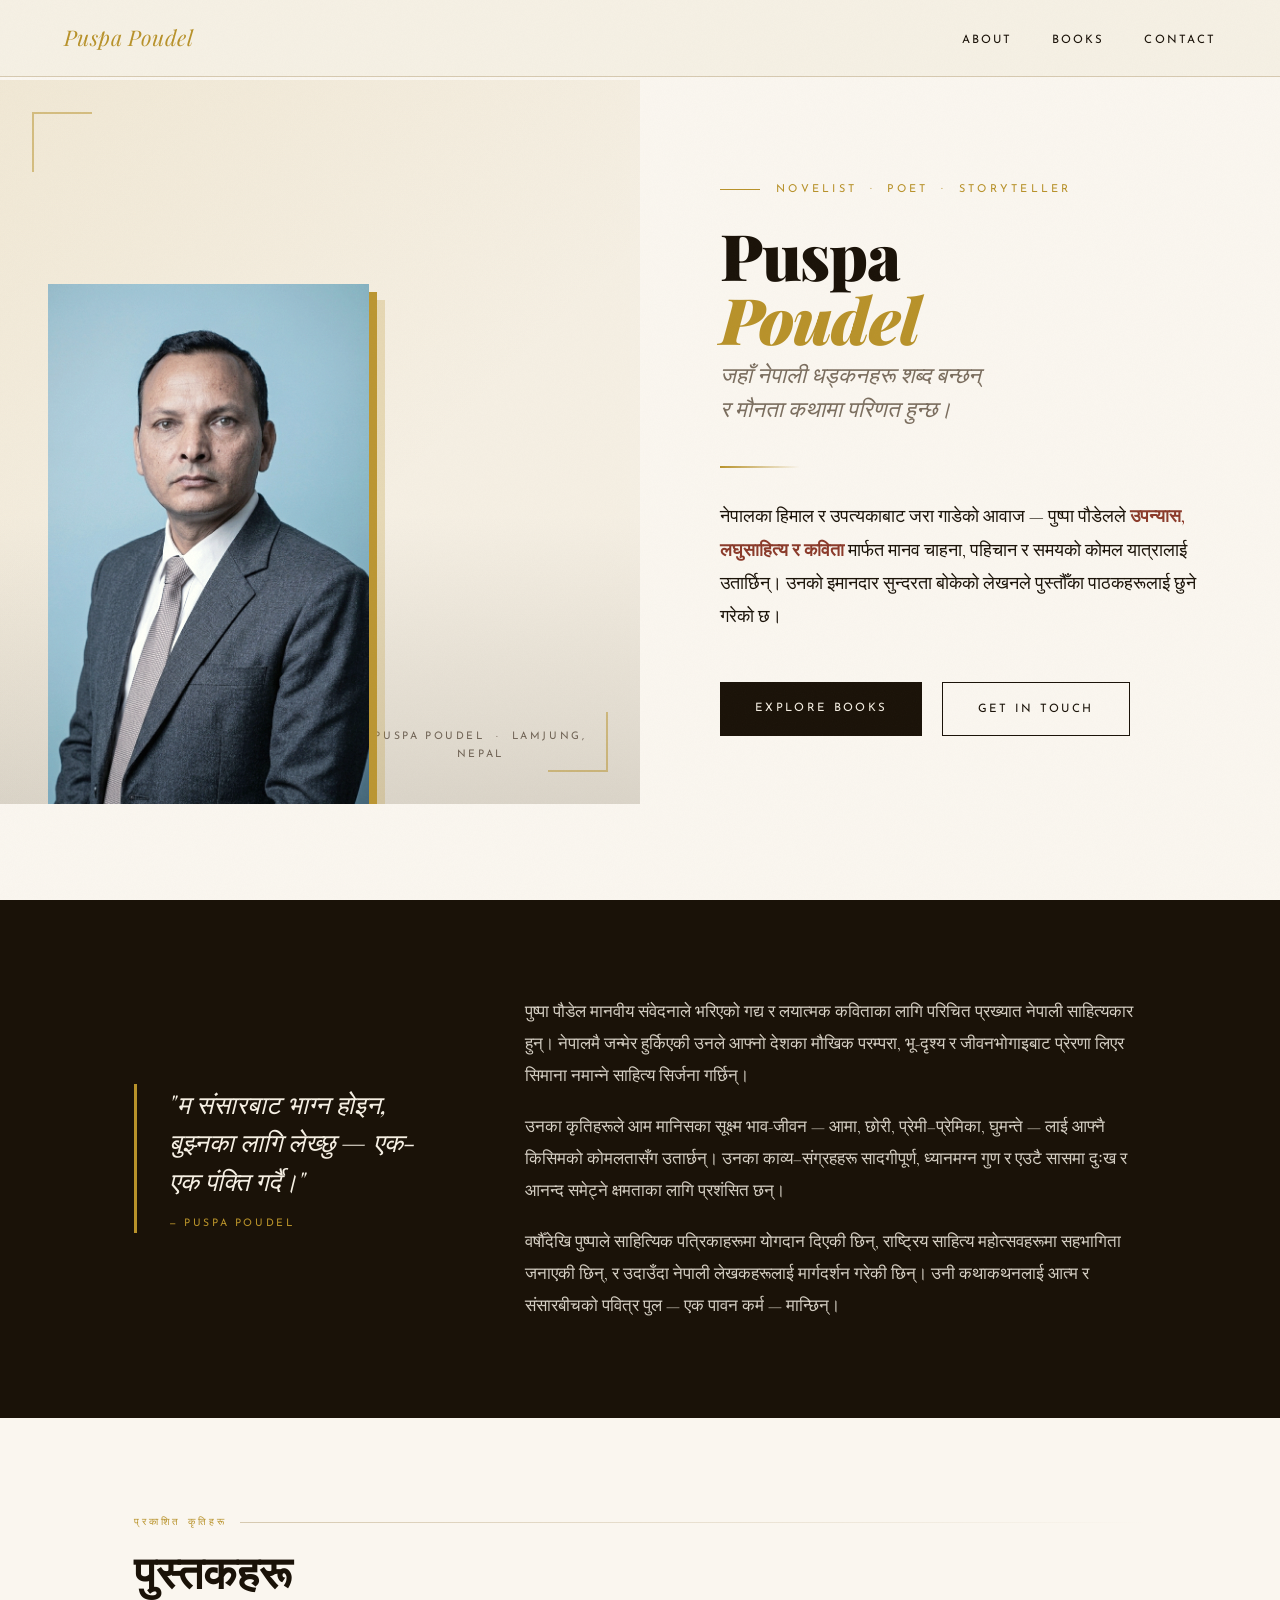
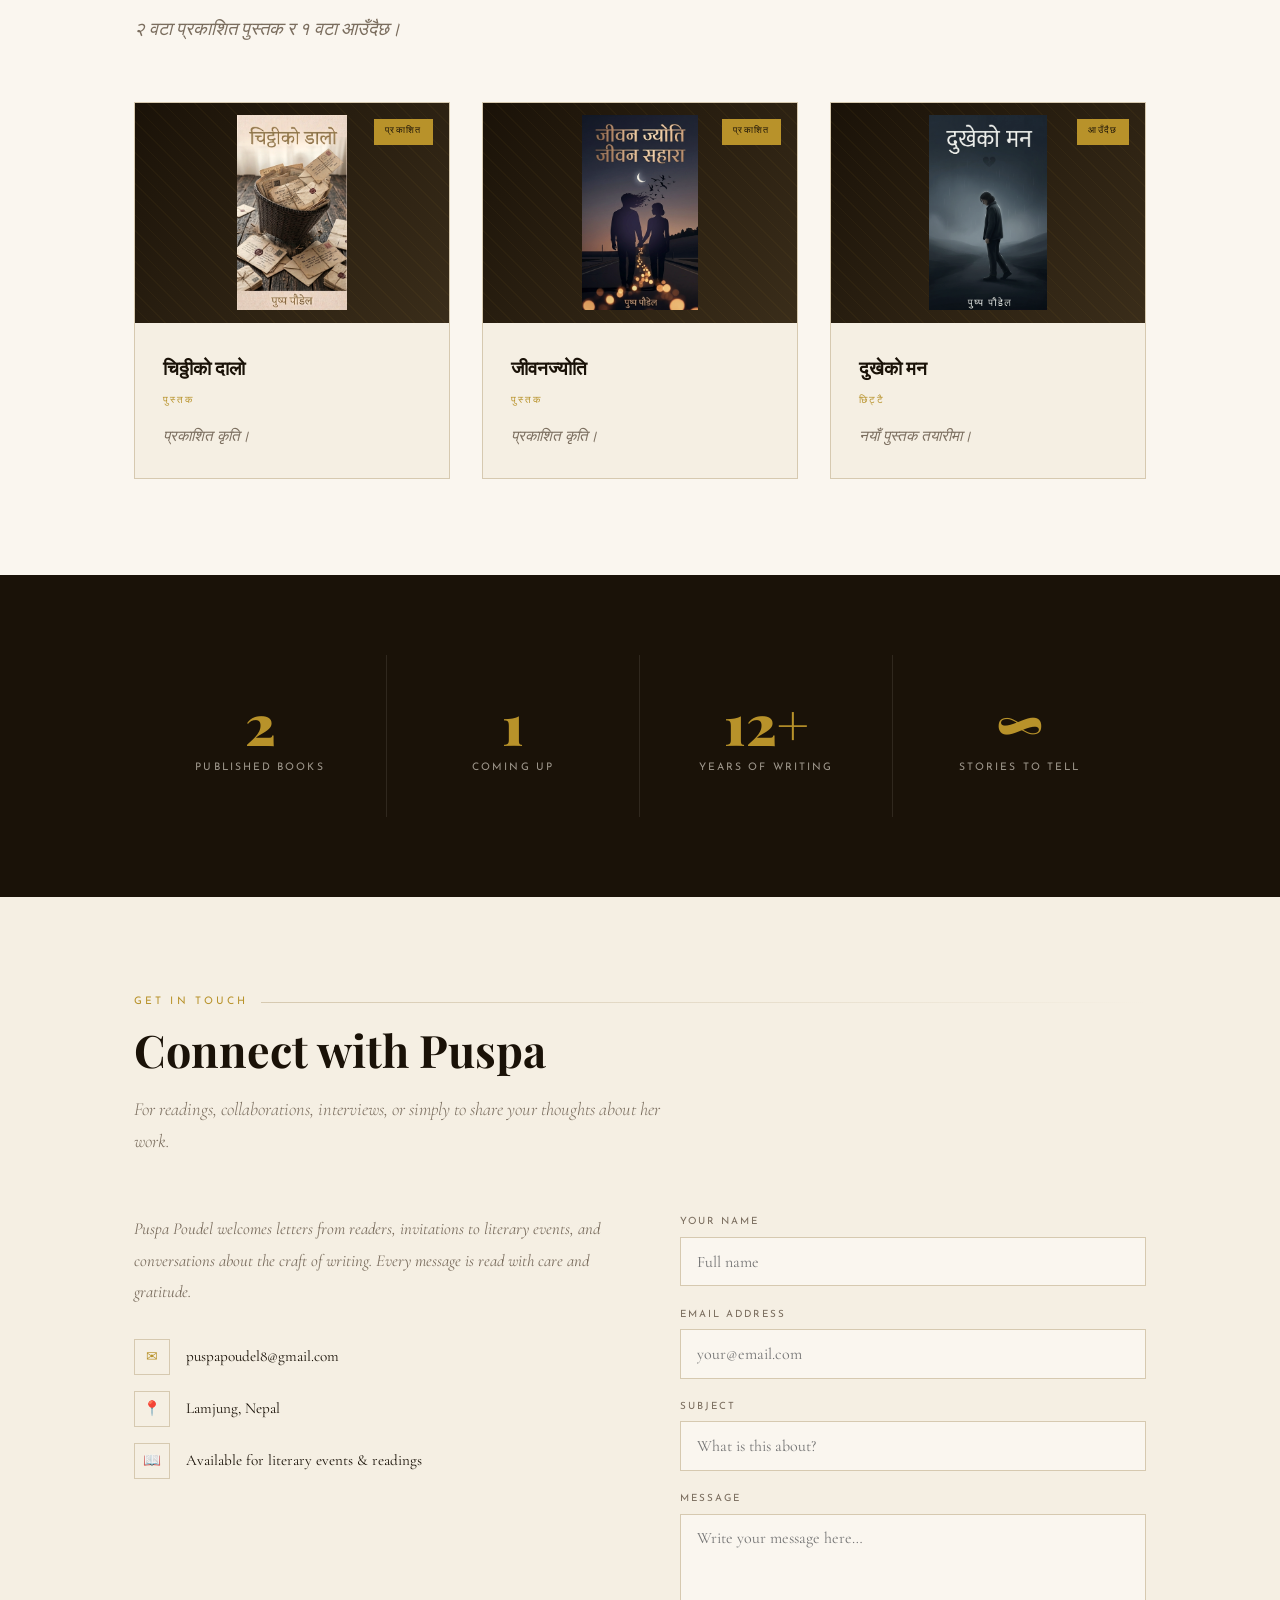
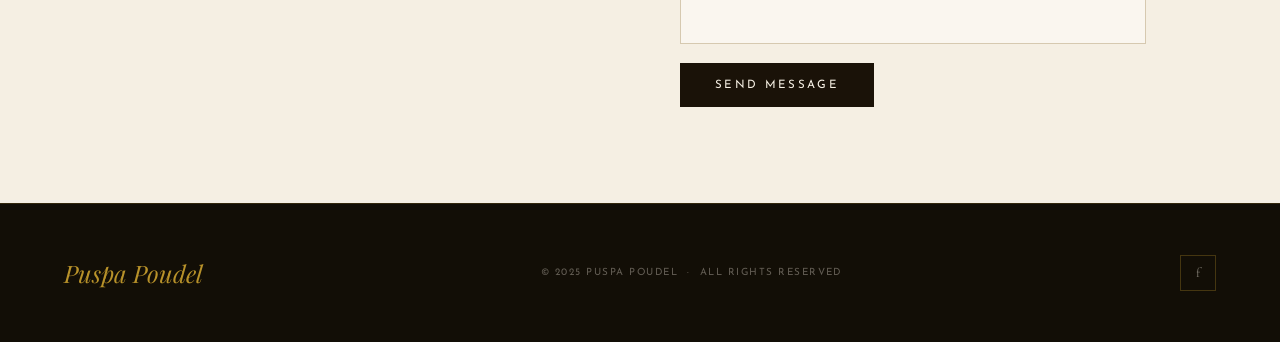
==== index.html @ fdb1d206 "Update homepage content, books, and responsive layout" ====
<!DOCTYPE html>
<html lang="en">
<head>
  <meta charset="UTF-8" />
  <meta name="viewport" content="width=device-width, initial-scale=1.0"/>
  <title>Puspa Poudel — Writer & Poet</title>
  <link href="https://fonts.googleapis.com/css2?family=Playfair+Display:ital,wght@0,400;0,700;0,900;1,400;1,700&family=Cormorant+Garamond:ital,wght@0,300;0,400;0,600;1,300;1,400&family=Josefin+Sans:wght@100;300;400&display=swap" rel="stylesheet">
  <link rel="stylesheet" href="style.css">
</head>
<body>

  <!-- ══ NAV ══ -->
  <nav>
    <a href="#" class="nav-logo">Puspa Poudel</a>
    <ul class="nav-links">
      <li><a href="#about">About</a></li>
      <li><a href="#books">Books</a></li>
      <li><a href="#contact">Contact</a></li>
    </ul>
  </nav>

  <!-- ══ HERO ══ -->
  <section class="hero" id="home">
    <!-- Photo Column -->
    <div class="hero-photo-col">
      <div class="photo-corner-br"></div>
      <div class="hero-photo-wrapper">
        <img
          src="1000028868.png"
          alt="Puspa Poudel — Author & Poet"
        />
      </div>
      <div class="hero-photo-caption">Puspa Poudel &nbsp;·&nbsp; Lamjung, Nepal</div>
    </div>

    <!-- Text Column -->
    <div class="hero-text-col">
      <div class="hero-eyebrow">Novelist &nbsp;·&nbsp; Poet &nbsp;·&nbsp; Storyteller</div>
      <h1 class="hero-name">
        Puspa
        <em>Poudel</em>
      </h1>
      <p class="hero-tagline">जहाँ नेपाली धड्कनहरू शब्द बन्छन्<br>र मौनता कथामा परिणत हुन्छ।</p>
      <div class="hero-divider"></div>
      <p class="hero-bio">
        नेपालका हिमाल र उपत्यकाबाट जरा गाडेको आवाज — पुष्पा पौडेलले <strong>उपन्यास, लघुसाहित्य र कविता</strong> मार्फत मानव चाहना, पहिचान र समयको कोमल यात्रालाई उतार्छिन्। उनको इमानदार सुन्दरता बोकेको लेखनले पुस्तौँका पाठकहरूलाई छुने गरेको छ।
      </p>
      <div class="hero-cta-group">
        <a href="#books" class="btn-primary">Explore Books</a>
        <a href="#contact" class="btn-outline">Get in Touch</a>
      </div>
    </div>
  </section>

  <!-- ══ ABOUT STRIP ══ -->
  <section class="about-strip" id="about">
    <div class="section-inner">
      <div class="about-quote-col">
        <div class="about-quote">
          "म संसारबाट भाग्न होइन, बुझ्नका लागि लेख्छु — एक-एक पंक्ति गर्दै।"
        </div>
        <div class="about-quote-attr">— Puspa Poudel</div>
      </div>
      <div class="about-text-col">
        <p>
          पुष्पा पौडेल मानवीय संवेदनाले भरिएको गद्य र लयात्मक कविताका लागि परिचित प्रख्यात नेपाली साहित्यकार हुन्। नेपालमै जन्मेर हुर्किएकी उनले आफ्नो देशका मौखिक परम्परा, भू-दृश्य र जीवनभोगाइबाट प्रेरणा लिएर सिमाना नमान्ने साहित्य सिर्जना गर्छिन्।
        </p>
        <p>
          उनका कृतिहरूले आम मानिसका सूक्ष्म भाव-जीवन — आमा, छोरी, प्रेमी–प्रेमिका, घुमन्ते — लाई आफ्नै किसिमको कोमलतासँग उतार्छन्। उनका काव्य–संग्रहहरू सादगीपूर्ण, ध्यानमग्न गुण र एउटै सासमा दुःख र आनन्द समेट्ने क्षमताका लागि प्रशंसित छन्।
        </p>
        <p>
          वर्षौँदेखि पुष्पाले साहित्यिक पत्रिकाहरूमा योगदान दिएकी छिन्, राष्ट्रिय साहित्य महोत्सवहरूमा सहभागिता जनाएकी छिन्, र उदाउँदा नेपाली लेखकहरूलाई मार्गदर्शन गरेकी छिन्। उनी कथाकथनलाई आत्म र संसारबीचको पवित्र पुल — एक पावन कर्म — मान्छिन्।
        </p>
      </div>
    </div>
  </section>

  <!-- ══ BOOKS ══ -->
  <section class="books-section" id="books">
    <div class="section-inner">
      <div class="section-label">प्रकाशित कृतिहरू</div>
      <h2 class="section-title">पुस्तकहरू</h2>
      <p class="section-subtitle">२ वटा प्रकाशित पुस्तक र १ वटा आउँदैछ।</p>

      <div class="books-grid">

        <div class="book-card">
          <div class="book-cover">
            <img class="book-cover-img" src="Chitthiko Daalo.png" alt="चिठ्ठीको दालो — पुस्तक आवरण" />
            <span class="book-genre-badge">प्रकाशित</span>
          </div>
          <div class="book-body">
            <div class="book-title">चिठ्ठीको दालो</div>
            <div class="book-year">पुस्तक</div>
            <div class="book-desc">प्रकाशित कृति।</div>
          </div>
        </div>

        <div class="book-card">
          <div class="book-cover">
            <img class="book-cover-img" src="jiwanjyoti.png" alt="जीवनज्योति — पुस्तक आवरण" />
            <span class="book-genre-badge">प्रकाशित</span>
          </div>
          <div class="book-body">
            <div class="book-title">जीवनज्योति</div>
            <div class="book-year">पुस्तक</div>
            <div class="book-desc">प्रकाशित कृति।</div>
          </div>
        </div>

        <div class="book-card">
          <div class="book-cover">
            <img class="book-cover-img" src="Dukheko man.png" alt="दुखेको मन — पुस्तक आवरण" />
            <span class="book-genre-badge">आउँदैछ</span>
          </div>
          <div class="book-body">
            <div class="book-title">दुखेको मन</div>
            <div class="book-year">छिट्टै</div>
            <div class="book-desc">नयाँ पुस्तक तयारीमा।</div>
          </div>
        </div>

      </div>
    </div>
  </section>

  <!-- ══ STATS ══ -->
  <div class="stats-section">
    <div class="section-inner">
      <div class="stats-grid">
        <div class="stat-item">
          <div class="stat-number">2</div>
          <div class="stat-label">Published Books</div>
        </div>
        <div class="stat-item">
          <div class="stat-number">1</div>
          <div class="stat-label">Coming Up</div>
        </div>
        <div class="stat-item">
          <div class="stat-number">12+</div>
          <div class="stat-label">Years of Writing</div>
        </div>
        <div class="stat-item">
          <div class="stat-number">∞</div>
          <div class="stat-label">Stories to Tell</div>
        </div>
      </div>
    </div>
  </div>

  <!-- ══ CONTACT ══ -->
  <section class="contact-section" id="contact">
    <div class="section-inner">
      <div class="section-label">Get in Touch</div>
      <h2 class="section-title">Connect with Puspa</h2>
      <p class="section-subtitle">For readings, collaborations, interviews, or simply to share your thoughts about her work.</p>

      <div class="contact-layout">
        <div class="contact-info-col">
          <p>
            Puspa Poudel welcomes letters from readers, invitations to literary events, and conversations about the craft of writing. Every message is read with care and gratitude.
          </p>
          <div class="contact-details">
            <div class="contact-detail-item">
              <div class="icon">✉</div>
              <span>puspapoudel8@gmail.com</span>
            </div>
            <div class="contact-detail-item">
              <div class="icon">📍</div>
              <span>Lamjung, Nepal</span>
            </div>
            <div class="contact-detail-item">
              <div class="icon">📖</div>
              <span>Available for literary events & readings</span>
            </div>
          </div>
        </div>

        <div class="contact-form-col">
          <div class="form-group">
            <label class="form-label">Your Name</label>
            <input class="form-input" type="text" placeholder="Full name" />
          </div>
          <div class="form-group">
            <label class="form-label">Email Address</label>
            <input class="form-input" type="email" placeholder="your@email.com" />
          </div>
          <div class="form-group">
            <label class="form-label">Subject</label>
            <input class="form-input" type="text" placeholder="What is this about?" />
          </div>
          <div class="form-group">
            <label class="form-label">Message</label>
            <textarea class="form-textarea" placeholder="Write your message here…"></textarea>
          </div>
          <button class="btn-primary">Send Message</button>
        </div>
      </div>
    </div>
  </section>

  <!-- ══ FOOTER ══ -->
  <footer>
    <div class="footer-brand">Puspa Poudel</div>
    <div class="footer-copy">© 2025 Puspa Poudel &nbsp;·&nbsp; All Rights Reserved</div>
    <div class="footer-socials">
      <a href="https://www.facebook.com/puspa.poudel.984197" target="_blank" rel="noopener noreferrer" title="Facebook" aria-label="Facebook">f</a>
    </div>
  </footer>

</body>
</html>
---- style.css ----
/* ─── CSS VARIABLES ─── */
:root {
  --ink:        #1a1208;
  --parchment:  #f5efe3;
  --cream:      #faf6ef;
  --gold:       #b8922a;
  --gold-light: #d4a93c;
  --rust:       #8b3a2a;
  --sage:       #5a6b55;
  --muted:      #7a6d5e;
  --border:     #d6c9b0;
  --shadow:     rgba(26,18,8,0.15);
}

/* ─── RESET ─── */
*, *::before, *::after { margin: 0; padding: 0; box-sizing: border-box; }
html { scroll-behavior: smooth; }

body {
  font-family: 'Cormorant Garamond', Georgia, serif;
  background: var(--cream);
  color: var(--ink);
  line-height: 1.75;
  overflow-x: hidden;
}

/* ─── NOISE TEXTURE OVERLAY ─── */
body::before {
  content: '';
  position: fixed; inset: 0;
  background-image: url("data:image/svg+xml,%3Csvg xmlns='http://www.w3.org/2000/svg' width='300' height='300'%3E%3Cfilter id='noise'%3E%3CfeTurbulence type='fractalNoise' baseFrequency='0.9' numOctaves='4' stitchTiles='stitch'/%3E%3C/filter%3E%3Crect width='300' height='300' filter='url(%23noise)' opacity='0.035'/%3E%3C/svg%3E");
  pointer-events: none;
  z-index: 9999;
  opacity: 0.6;
}

/* ─── TYPOGRAPHY ─── */
h1, h2, h3 { font-family: 'Playfair Display', Georgia, serif; }

/* ─── NAV ─── */
nav {
  position: fixed; top: 0; left: 0; right: 0; z-index: 100;
  display: flex; justify-content: space-between; align-items: center;
  padding: 1.2rem 4rem;
  padding-left: calc(4rem + env(safe-area-inset-left));
  padding-right: calc(4rem + env(safe-area-inset-right));
  background: rgba(245,239,227,0.92);
  backdrop-filter: blur(8px);
  border-bottom: 1px solid var(--border);
}

.nav-logo {
  font-family: 'Playfair Display', serif;
  font-style: italic;
  font-size: 1.35rem;
  color: var(--gold);
  letter-spacing: 0.02em;
  text-decoration: none;
}

.nav-links {
  display: flex; gap: 2.5rem;
  list-style: none;
}

.nav-links a {
  font-family: 'Josefin Sans', sans-serif;
  font-size: 0.72rem;
  letter-spacing: 0.18em;
  text-transform: uppercase;
  color: var(--ink);
  text-decoration: none;
  position: relative;
  padding-bottom: 3px;
  transition: color 0.3s;
}

.nav-links a::after {
  content: '';
  position: absolute; bottom: 0; left: 0;
  width: 0; height: 1px;
  background: var(--gold);
  transition: width 0.3s ease;
}

.nav-links a:hover { color: var(--gold); }
.nav-links a:hover::after { width: 100%; }

/* ─── HERO ─── */
.hero {
  min-height: 100vh;
  display: grid;
  grid-template-columns: 1fr 1fr;
  padding-top: 5rem;
}

.hero-photo-col {
  position: relative;
  background: var(--parchment);
  display: flex;
  align-items: flex-end;
  justify-content: center;
  padding: 4rem 3rem 0;
  overflow: hidden;
}

.hero-photo-col::before {
  content: '';
  position: absolute; inset: 0;
  background:
    linear-gradient(135deg, rgba(184,146,42,0.08) 0%, transparent 60%),
    linear-gradient(to top, rgba(26,18,8,0.12) 0%, transparent 40%);
}

.hero-photo-col::after {
  content: '';
  position: absolute;
  top: 2rem; left: 2rem;
  width: 60px; height: 60px;
  border-top: 2px solid var(--gold);
  border-left: 2px solid var(--gold);
  opacity: 0.5;
}

.photo-corner-br {
  position: absolute;
  bottom: 2rem; right: 2rem;
  width: 60px; height: 60px;
  border-bottom: 2px solid var(--gold);
  border-right: 2px solid var(--gold);
  opacity: 0.5;
}

.hero-photo-wrapper {
  position: relative;
  width: 380px;
  max-width: 100%;
  z-index: 1;
}

.hero-photo-wrapper img {
  display: block;
  width: 100%;
  height: 520px;
  object-fit: cover;
  object-position: top center;
  filter: sepia(0.12) contrast(1.04);
  box-shadow:
    8px 8px 0 var(--gold),
    16px 16px 0 rgba(184,146,42,0.25);
}

.photo-placeholder {
  display: none;
  width: 100%;
  height: 520px;
  background: linear-gradient(160deg, #d6c9b0 0%, #c4b396 100%);
  flex-direction: column;
  align-items: center; justify-content: center;
  gap: 0.75rem;
  box-shadow:
    8px 8px 0 var(--gold),
    16px 16px 0 rgba(184,146,42,0.25);
}

.photo-placeholder span {
  font-family: 'Josefin Sans', sans-serif;
  font-size: 0.7rem;
  letter-spacing: 0.2em;
  text-transform: uppercase;
  color: var(--muted);
}

.photo-placeholder .ph-icon {
  font-size: 3.5rem;
  opacity: 0.4;
}

.hero-photo-caption {
  text-align: center;
  font-family: 'Josefin Sans', sans-serif;
  font-size: 0.65rem;
  letter-spacing: 0.25em;
  text-transform: uppercase;
  color: var(--muted);
  margin-top: 1rem;
  padding-bottom: 2.5rem;
}

.hero-text-col {
  display: flex;
  flex-direction: column;
  justify-content: center;
  padding: 6rem 4rem 4rem 5rem;
  position: relative;
}

.hero-eyebrow {
  font-family: 'Josefin Sans', sans-serif;
  font-size: 0.68rem;
  letter-spacing: 0.3em;
  text-transform: uppercase;
  color: var(--gold);
  margin-bottom: 1.5rem;
  display: flex; align-items: center; gap: 1rem;
}

.hero-eyebrow::before {
  content: '';
  display: inline-block;
  width: 40px; height: 1px;
  background: var(--gold);
}

.hero-name {
  font-size: clamp(3rem, 5vw, 5.5rem);
  font-weight: 900;
  line-height: 1.0;
  color: var(--ink);
  letter-spacing: -0.02em;
  margin-bottom: 0.5rem;
}

.hero-name em {
  font-style: italic;
  color: var(--gold);
  display: block;
}

.hero-tagline {
  font-family: 'Cormorant Garamond', serif;
  font-style: italic;
  font-size: 1.4rem;
  font-weight: 300;
  color: var(--muted);
  margin-bottom: 2.5rem;
  line-height: 1.5;
}

.hero-divider {
  width: 80px; height: 2px;
  background: linear-gradient(to right, var(--gold), transparent);
  margin-bottom: 2rem;
}

.hero-bio {
  font-size: 1.1rem;
  color: var(--ink);
  line-height: 1.9;
  max-width: 480px;
  margin-bottom: 3rem;
  font-weight: 300;
}

.hero-bio strong {
  font-weight: 600;
  color: var(--rust);
}

.hero-cta-group {
  display: flex; gap: 1.2rem; flex-wrap: wrap;
}

.btn-primary {
  font-family: 'Josefin Sans', sans-serif;
  font-size: 0.72rem;
  letter-spacing: 0.2em;
  text-transform: uppercase;
  padding: 1rem 2.2rem;
  background: var(--ink);
  color: var(--parchment);
  border: none; cursor: pointer;
  text-decoration: none;
  transition: background 0.3s, transform 0.2s;
  display: inline-block;
}

.contact-form-col .btn-primary {
  align-self: flex-start;
}

.btn-primary:hover {
  background: var(--gold);
  transform: translateY(-2px);
}

.btn-outline {
  font-family: 'Josefin Sans', sans-serif;
  font-size: 0.72rem;
  letter-spacing: 0.2em;
  text-transform: uppercase;
  padding: 1rem 2.2rem;
  background: transparent;
  color: var(--ink);
  border: 1px solid var(--ink);
  cursor: pointer;
  text-decoration: none;
  transition: all 0.3s;
  display: inline-block;
}

.btn-outline:hover {
  background: var(--parchment);
  border-color: var(--gold);
  color: var(--gold);
}

section { padding: 6rem 0; }

.section-inner {
  max-width: 1140px;
  margin: 0 auto;
  padding: 0 4rem;
}

.section-label {
  font-family: 'Josefin Sans', sans-serif;
  font-size: 0.65rem;
  letter-spacing: 0.3em;
  text-transform: uppercase;
  color: var(--gold);
  margin-bottom: 0.75rem;
  display: flex; align-items: center; gap: 0.8rem;
}

.section-label::after {
  content: '';
  flex: 1; height: 1px;
  background: linear-gradient(to right, var(--border), transparent);
}

.section-title {
  font-size: clamp(2rem, 3.5vw, 3rem);
  font-weight: 700;
  margin-bottom: 1rem;
  line-height: 1.2;
}

.section-subtitle {
  font-style: italic;
  font-size: 1.15rem;
  color: var(--muted);
  margin-bottom: 3.5rem;
  font-weight: 300;
  max-width: 560px;
}

.about-strip {
  background: var(--ink);
  color: var(--parchment);
}

.about-strip .section-inner {
  display: grid;
  grid-template-columns: 1fr 2fr;
  gap: 5rem;
  align-items: center;
}

.about-quote-col {
  border-left: 3px solid var(--gold);
  padding-left: 2rem;
}

.about-quote {
  font-family: 'Playfair Display', serif;
  font-style: italic;
  font-size: 1.6rem;
  line-height: 1.5;
  color: var(--parchment);
  margin-bottom: 1rem;
}

.about-quote-attr {
  font-family: 'Josefin Sans', sans-serif;
  font-size: 0.65rem;
  letter-spacing: 0.25em;
  text-transform: uppercase;
  color: var(--gold);
}

.about-text-col p {
  font-size: 1.05rem;
  color: rgba(245,239,227,0.85);
  line-height: 1.9;
  margin-bottom: 1.2rem;
  font-weight: 300;
}

.about-text-col p:last-child { margin-bottom: 0; }

.books-section { background: var(--cream); }

.books-grid {
  display: grid;
  grid-template-columns: repeat(3, 1fr);
  gap: 2rem;
}

.book-card {
  background: var(--parchment);
  border: 1px solid var(--border);
  position: relative;
  overflow: hidden;
  transition: transform 0.3s ease, box-shadow 0.3s ease;
}

.book-card::before {
  content: '';
  position: absolute;
  top: 0; left: 0;
  width: 4px; height: 100%;
  background: linear-gradient(to bottom, var(--gold), var(--rust));
  opacity: 0;
  transition: opacity 0.3s;
}

.book-card:hover {
  transform: translateY(-6px);
  box-shadow: 0 20px 40px var(--shadow);
}

.book-card:hover::before { opacity: 1; }

.book-cover {
  height: 220px;
  background: linear-gradient(135deg, var(--ink) 0%, #3a2d1a 100%);
  display: flex; align-items: center; justify-content: center;
  position: relative;
  overflow: hidden;
}

.book-cover-img {
  position: absolute;
  inset: 0.8rem;
  width: calc(100% - 1.6rem);
  height: calc(100% - 1.6rem);
  object-fit: contain;
  filter: sepia(0.14) contrast(1.04);
  z-index: 1;
}

.book-cover::after {
  content: '';
  position: absolute; inset: 0;
  background:
    repeating-linear-gradient(
      45deg,
      transparent,
      transparent 10px,
      rgba(184,146,42,0.05) 10px,
      rgba(184,146,42,0.05) 11px
    );
  z-index: 0;
}

.book-cover-title {
  font-family: 'Playfair Display', serif;
  font-style: italic;
  font-size: 1.3rem;
  color: var(--gold-light);
  text-align: center;
  padding: 1rem 1.5rem;
  z-index: 1;
  position: relative;
}

.book-cover-title small {
  font-size: 0.75rem;
  opacity: 0.7;
}

.book-genre-badge {
  position: absolute;
  top: 1rem; right: 1rem;
  background: var(--gold);
  color: var(--ink);
  font-family: 'Josefin Sans', sans-serif;
  font-size: 0.58rem;
  letter-spacing: 0.15em;
  text-transform: uppercase;
  padding: 0.3rem 0.7rem;
  z-index: 2;
}

.book-body { padding: 1.75rem; }

.book-title {
  font-family: 'Playfair Display', serif;
  font-size: 1.2rem;
  font-weight: 700;
  margin-bottom: 0.5rem;
  color: var(--ink);
}

.book-year {
  font-family: 'Josefin Sans', sans-serif;
  font-size: 0.65rem;
  letter-spacing: 0.2em;
  color: var(--gold);
  text-transform: uppercase;
  margin-bottom: 0.85rem;
}

.book-desc {
  font-size: 0.95rem;
  color: var(--muted);
  line-height: 1.7;
  font-style: italic;
}

.poems-section {
  background: var(--parchment);
  border-top: 1px solid var(--border);
  border-bottom: 1px solid var(--border);
}

.poems-layout {
  display: grid;
  grid-template-columns: 1fr 1fr;
  gap: 4rem;
  align-items: start;
}

.poem-card {
  border-left: 2px solid var(--gold);
  padding: 1.75rem 1.75rem 1.75rem 2rem;
  background: var(--cream);
  position: relative;
}

.poem-card::before {
  content: '"';
  position: absolute;
  top: -0.5rem; left: 1.5rem;
  font-family: 'Playfair Display', serif;
  font-size: 5rem;
  color: var(--gold);
  opacity: 0.15;
  line-height: 1;
}

.poem-title {
  font-family: 'Playfair Display', serif;
  font-style: italic;
  font-size: 1.25rem;
  margin-bottom: 1rem;
  color: var(--rust);
}

.poem-lines {
  font-family: 'Cormorant Garamond', serif;
  font-size: 1.05rem;
  line-height: 2;
  color: var(--ink);
  font-style: italic;
  white-space: pre-line;
}

.poem-footer {
  margin-top: 1.2rem;
  font-family: 'Josefin Sans', sans-serif;
  font-size: 0.6rem;
  letter-spacing: 0.2em;
  text-transform: uppercase;
  color: var(--muted);
}

.stats-section {
  background: var(--ink);
  padding: 5rem 0;
}

.stats-grid {
  display: grid;
  grid-template-columns: repeat(4, 1fr);
  gap: 0;
  text-align: center;
}

.stat-item {
  padding: 2.5rem 2rem;
  border-right: 1px solid rgba(245,239,227,0.1);
  position: relative;
}

.stat-item:last-child { border-right: none; }

.stat-number {
  font-family: 'Playfair Display', serif;
  font-size: 3.5rem;
  font-weight: 900;
  color: var(--gold);
  line-height: 1;
  margin-bottom: 0.5rem;
}

.stat-label {
  font-family: 'Josefin Sans', sans-serif;
  font-size: 0.65rem;
  letter-spacing: 0.2em;
  text-transform: uppercase;
  color: rgba(245,239,227,0.6);
}

.contact-section {
  background: var(--parchment);
}

.contact-layout {
  display: grid;
  grid-template-columns: 1fr 1fr;
  gap: 5rem;
  align-items: start;
}

.contact-info-col p {
  font-size: 1.05rem;
  color: var(--muted);
  line-height: 1.85;
  margin-bottom: 2rem;
  font-style: italic;
}

.contact-details {
  display: flex;
  flex-direction: column;
  gap: 1rem;
}

.contact-detail-item {
  display: flex;
  align-items: center;
  gap: 1rem;
  font-size: 0.95rem;
  color: var(--ink);
}

.contact-detail-item .icon {
  width: 36px; height: 36px;
  border: 1px solid var(--border);
  display: flex; align-items: center; justify-content: center;
  font-size: 0.9rem;
  color: var(--gold);
  flex-shrink: 0;
}

.contact-form-col {
  display: flex;
  flex-direction: column;
  gap: 1.2rem;
}

.form-group { display: flex; flex-direction: column; gap: 0.4rem; }

.form-label {
  font-family: 'Josefin Sans', sans-serif;
  font-size: 0.62rem;
  letter-spacing: 0.2em;
  text-transform: uppercase;
  color: var(--muted);
}

.form-input, .form-textarea {
  background: var(--cream);
  border: 1px solid var(--border);
  padding: 0.85rem 1rem;
  font-family: 'Cormorant Garamond', serif;
  font-size: 1rem;
  color: var(--ink);
  outline: none;
  transition: border-color 0.3s;
  resize: none;
}

.form-input:focus, .form-textarea:focus {
  border-color: var(--gold);
}

.form-textarea { height: 130px; }

footer {
  background: #120e06;
  padding: 3rem 4rem;
  display: flex;
  justify-content: space-between;
  align-items: center;
  border-top: 1px solid rgba(184,146,42,0.2);
}

.footer-brand {
  font-family: 'Playfair Display', serif;
  font-style: italic;
  font-size: 1.5rem;
  color: var(--gold);
}

.footer-copy {
  font-family: 'Josefin Sans', sans-serif;
  font-size: 0.62rem;
  letter-spacing: 0.15em;
  text-transform: uppercase;
  color: rgba(245,239,227,0.35);
}

.footer-socials {
  display: flex; gap: 1.2rem;
}

.footer-socials a {
  width: 36px; height: 36px;
  border: 1px solid rgba(184,146,42,0.3);
  display: flex; align-items: center; justify-content: center;
  color: rgba(245,239,227,0.5);
  text-decoration: none;
  font-size: 0.85rem;
  transition: all 0.3s;
}

.footer-socials a:hover {
  border-color: var(--gold);
  color: var(--gold);
}

.ornament {
  text-align: center;
  color: var(--gold);
  font-size: 1.2rem;
  opacity: 0.5;
  margin: 1rem 0;
  letter-spacing: 0.5rem;
}

@keyframes fadeUp {
  from { opacity: 0; transform: translateY(30px); }
  to   { opacity: 1; transform: translateY(0); }
}

.hero-eyebrow  { animation: fadeUp 0.8s ease 0.1s both; }
.hero-name     { animation: fadeUp 0.8s ease 0.25s both; }
.hero-tagline  { animation: fadeUp 0.8s ease 0.4s both; }
.hero-divider  { animation: fadeUp 0.8s ease 0.5s both; }
.hero-bio      { animation: fadeUp 0.8s ease 0.6s both; }
.hero-cta-group{ animation: fadeUp 0.8s ease 0.75s both; }

@media (max-width: 900px) {
  nav {
    padding: 1rem 1.5rem;
    padding-left: calc(1.5rem + env(safe-area-inset-left));
    padding-right: calc(1.5rem + env(safe-area-inset-right));
  }
  .nav-links { gap: 1.5rem; }

  .hero { grid-template-columns: 1fr; min-height: auto; }
  .hero-photo-col { padding: 6rem 2rem 0; min-height: 55vh; align-items: flex-end; }
  .hero-photo-wrapper { width: 280px; }
  .hero-photo-wrapper img, .photo-placeholder { height: 380px; }
  .hero-text-col { padding: 3rem 2rem; }

  .about-strip .section-inner { grid-template-columns: 1fr; gap: 2rem; }
  .books-grid { grid-template-columns: 1fr; }
  .poems-layout { grid-template-columns: 1fr; gap: 2rem; }
  .stats-grid { grid-template-columns: 1fr 1fr; }
  .contact-layout { grid-template-columns: 1fr; gap: 2rem; }

  .section-inner { padding: 0 1.5rem; }
  footer { flex-direction: column; gap: 1.5rem; text-align: center; }
}

@media (max-width: 520px) {
  nav {
    flex-direction: column;
    align-items: flex-start;
    gap: 0.75rem;
  }

  .nav-logo { margin-left: 0.25rem; }

  .nav-links {
    width: 100%;
    flex-wrap: wrap;
    justify-content: center;
    gap: 1.1rem;
  }

  .hero-photo-col { padding: 7rem 1.25rem 0; }
  .hero-photo-wrapper { width: min(320px, 88vw); }
  .hero-photo-wrapper img { height: 420px; }

  .hero-text-col { padding: 2.5rem 1.25rem 3rem; }
  .hero-name { font-size: clamp(2.75rem, 12vw, 3.6rem); margin-left: 0.15rem; }
  .hero-tagline { font-size: 1.15rem; }

  .book-cover { height: 260px; }
  .book-cover-img {
    inset: 0.6rem;
    width: calc(100% - 1.2rem);
    height: calc(100% - 1.2rem);
  }

  footer { padding: 2.5rem 1.5rem; }
}
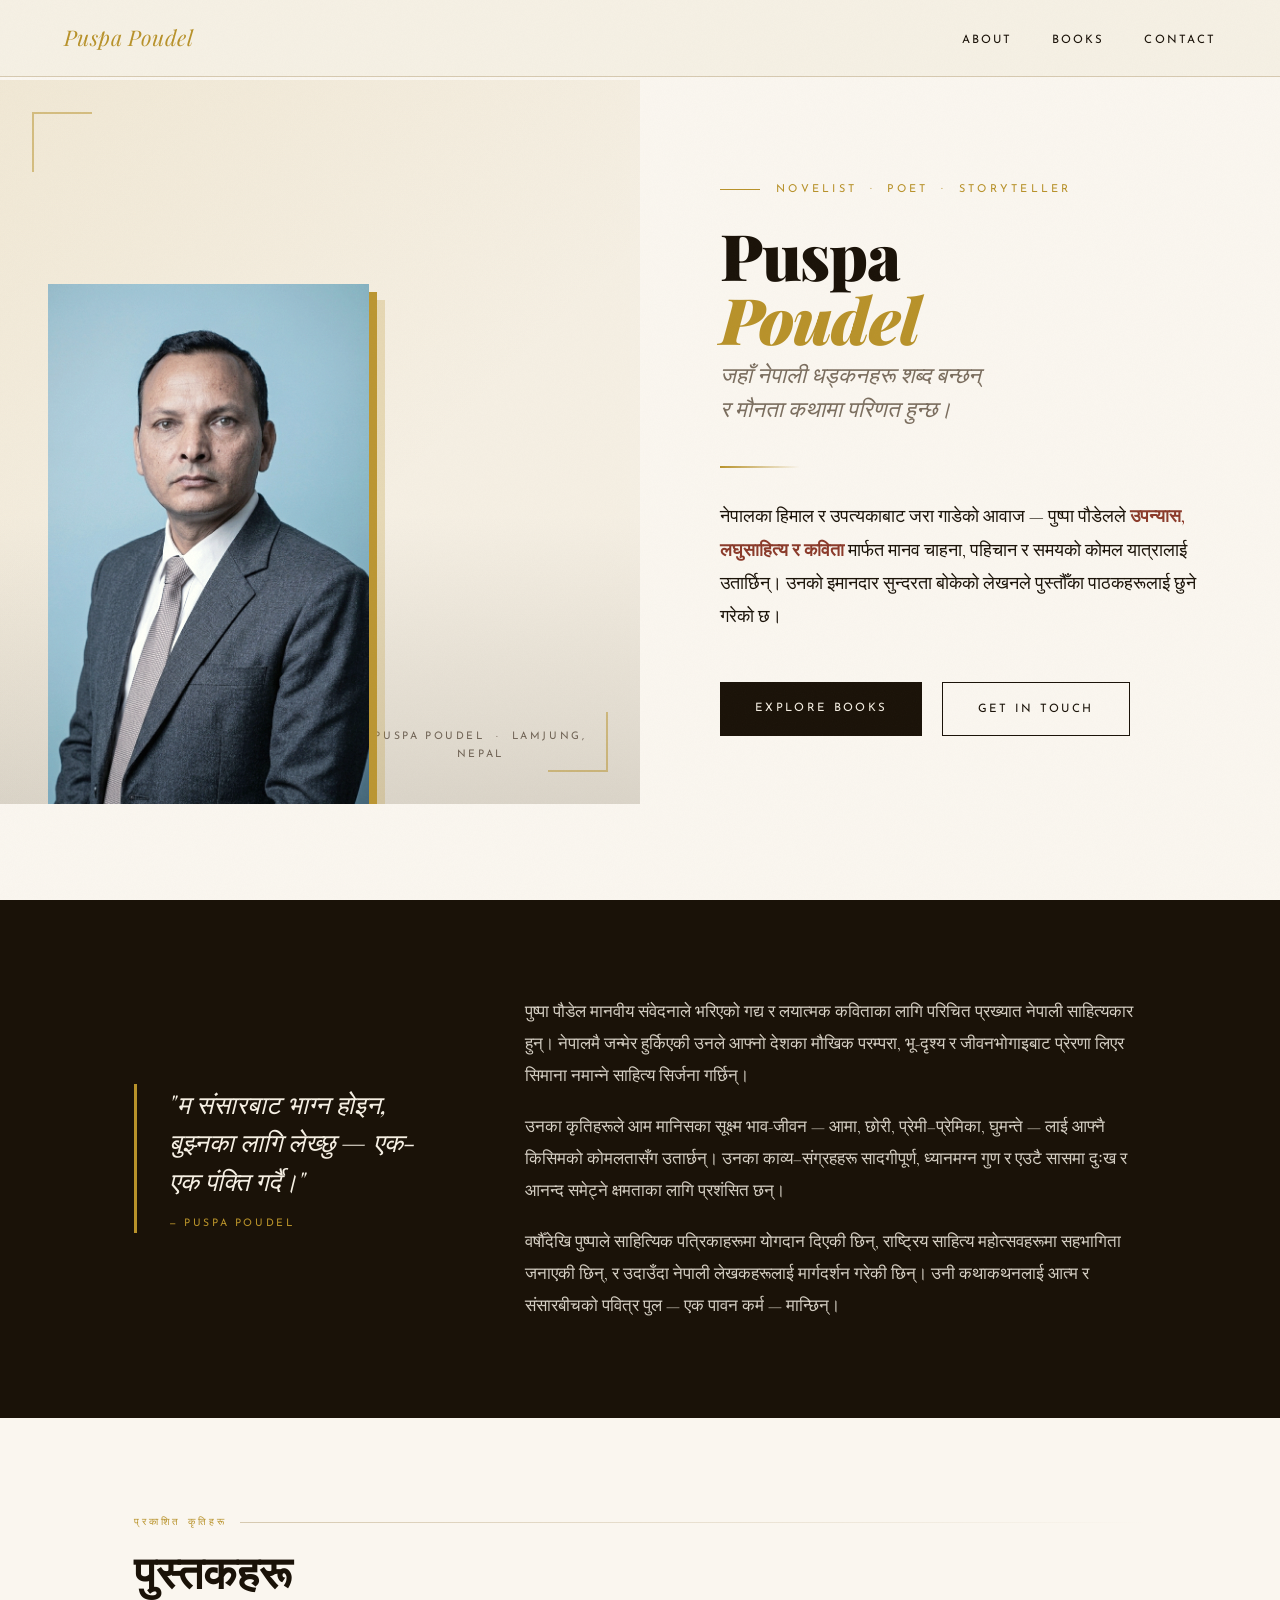
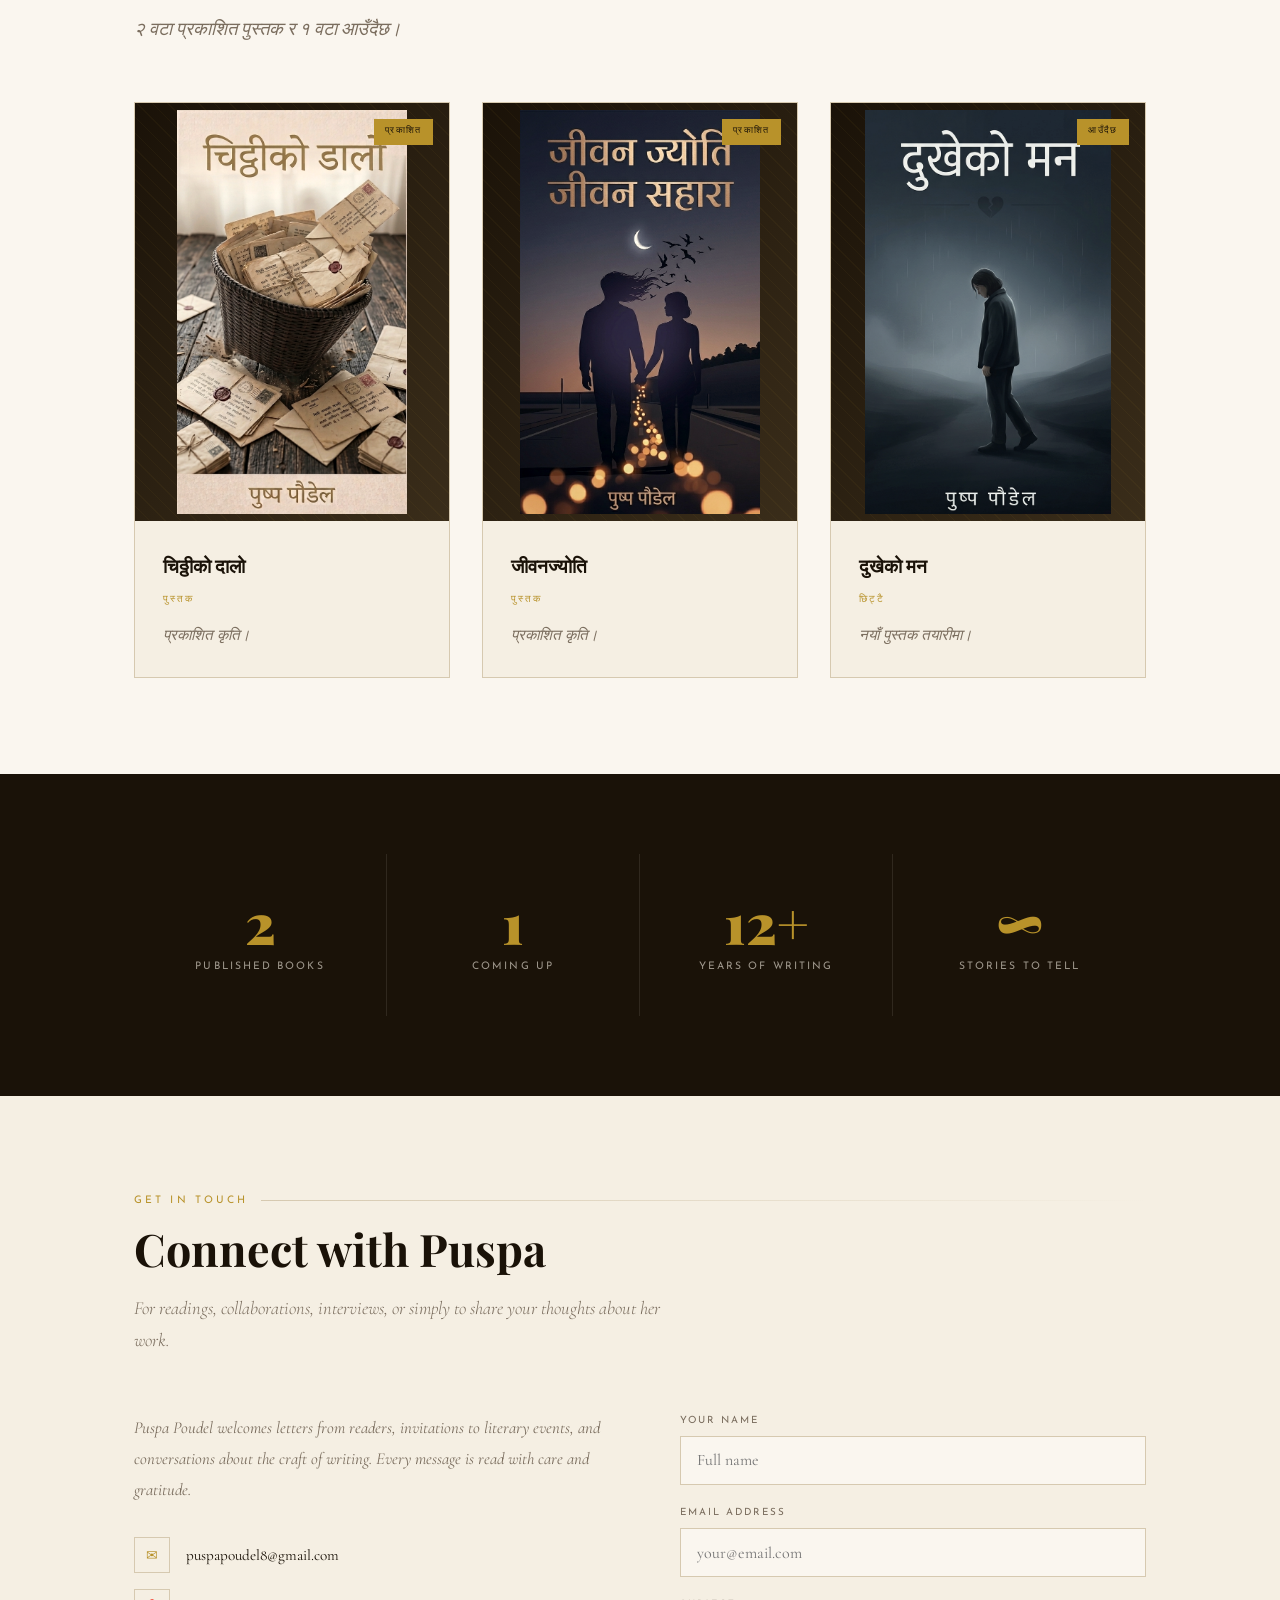
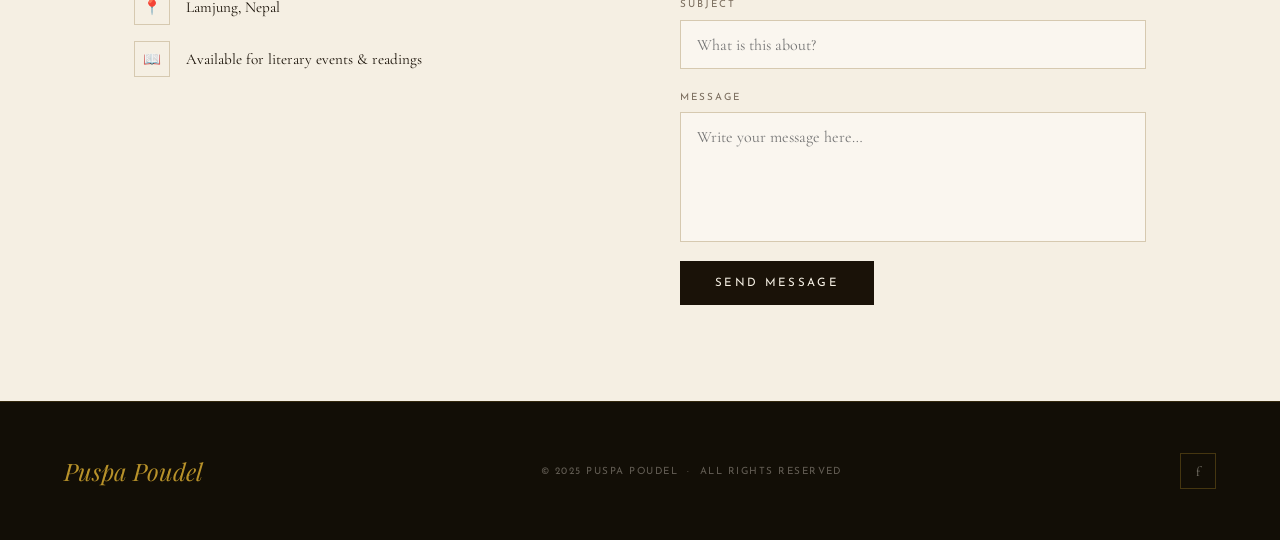
==== commit 5731392f: "Bust cache for CSS and book cover images" ====
--- a/index.html
+++ b/index.html
@@ -5,7 +5,7 @@
   <meta name="viewport" content="width=device-width, initial-scale=1.0"/>
   <title>Puspa Poudel — Writer & Poet</title>
   <link href="https://fonts.googleapis.com/css2?family=Playfair+Display:ital,wght@0,400;0,700;0,900;1,400;1,700&family=Cormorant+Garamond:ital,wght@0,300;0,400;0,600;1,300;1,400&family=Josefin+Sans:wght@100;300;400&display=swap" rel="stylesheet">
-  <link rel="stylesheet" href="style.css">
+  <link rel="stylesheet" href="style.css?v=20260502-1">
 </head>
 <body>
 
@@ -86,7 +86,7 @@
 
         <div class="book-card">
           <div class="book-cover">
-            <img class="book-cover-img" src="Chitthiko Daalo.png" alt="चिठ्ठीको दालो — पुस्तक आवरण" />
+            <img class="book-cover-img" src="Chitthiko%20Daalo.png?v=20260502-1" alt="चिठ्ठीको दालो — पुस्तक आवरण" />
             <span class="book-genre-badge">प्रकाशित</span>
           </div>
           <div class="book-body">
@@ -98,7 +98,7 @@
 
         <div class="book-card">
           <div class="book-cover">
-            <img class="book-cover-img" src="jiwanjyoti.png" alt="जीवनज्योति — पुस्तक आवरण" />
+            <img class="book-cover-img" src="jiwanjyoti.png?v=20260502-1" alt="जीवनज्योति — पुस्तक आवरण" />
             <span class="book-genre-badge">प्रकाशित</span>
           </div>
           <div class="book-body">
@@ -110,7 +110,7 @@
 
         <div class="book-card">
           <div class="book-cover">
-            <img class="book-cover-img" src="Dukheko man.png" alt="दुखेको मन — पुस्तक आवरण" />
+            <img class="book-cover-img" src="Dukheko%20man.png?v=20260502-1" alt="दुखेको मन — पुस्तक आवरण" />
             <span class="book-genre-badge">आउँदैछ</span>
           </div>
           <div class="book-body">
--- a/style.css
+++ b/style.css
@@ -423,7 +423,9 @@
 .book-card:hover::before { opacity: 1; }
 
 .book-cover {
-  height: 220px;
+  height: auto;
+  min-height: 320px;
+  aspect-ratio: 3 / 4;
   background: linear-gradient(135deg, var(--ink) 0%, #3a2d1a 100%);
   display: flex; align-items: center; justify-content: center;
   position: relative;
@@ -432,9 +434,9 @@
 
 .book-cover-img {
   position: absolute;
-  inset: 0.8rem;
-  width: calc(100% - 1.6rem);
-  height: calc(100% - 1.6rem);
+  inset: 0.45rem;
+  width: calc(100% - 0.9rem);
+  height: calc(100% - 0.9rem);
   object-fit: contain;
   filter: sepia(0.14) contrast(1.04);
   z-index: 1;
@@ -791,11 +793,11 @@
   .hero-name { font-size: clamp(2.75rem, 12vw, 3.6rem); margin-left: 0.15rem; }
   .hero-tagline { font-size: 1.15rem; }
 
-  .book-cover { height: 260px; }
+  .book-cover { min-height: 360px; }
   .book-cover-img {
-    inset: 0.6rem;
-    width: calc(100% - 1.2rem);
-    height: calc(100% - 1.2rem);
+    inset: 0.4rem;
+    width: calc(100% - 0.8rem);
+    height: calc(100% - 0.8rem);
   }
 
   footer { padding: 2.5rem 1.5rem; }
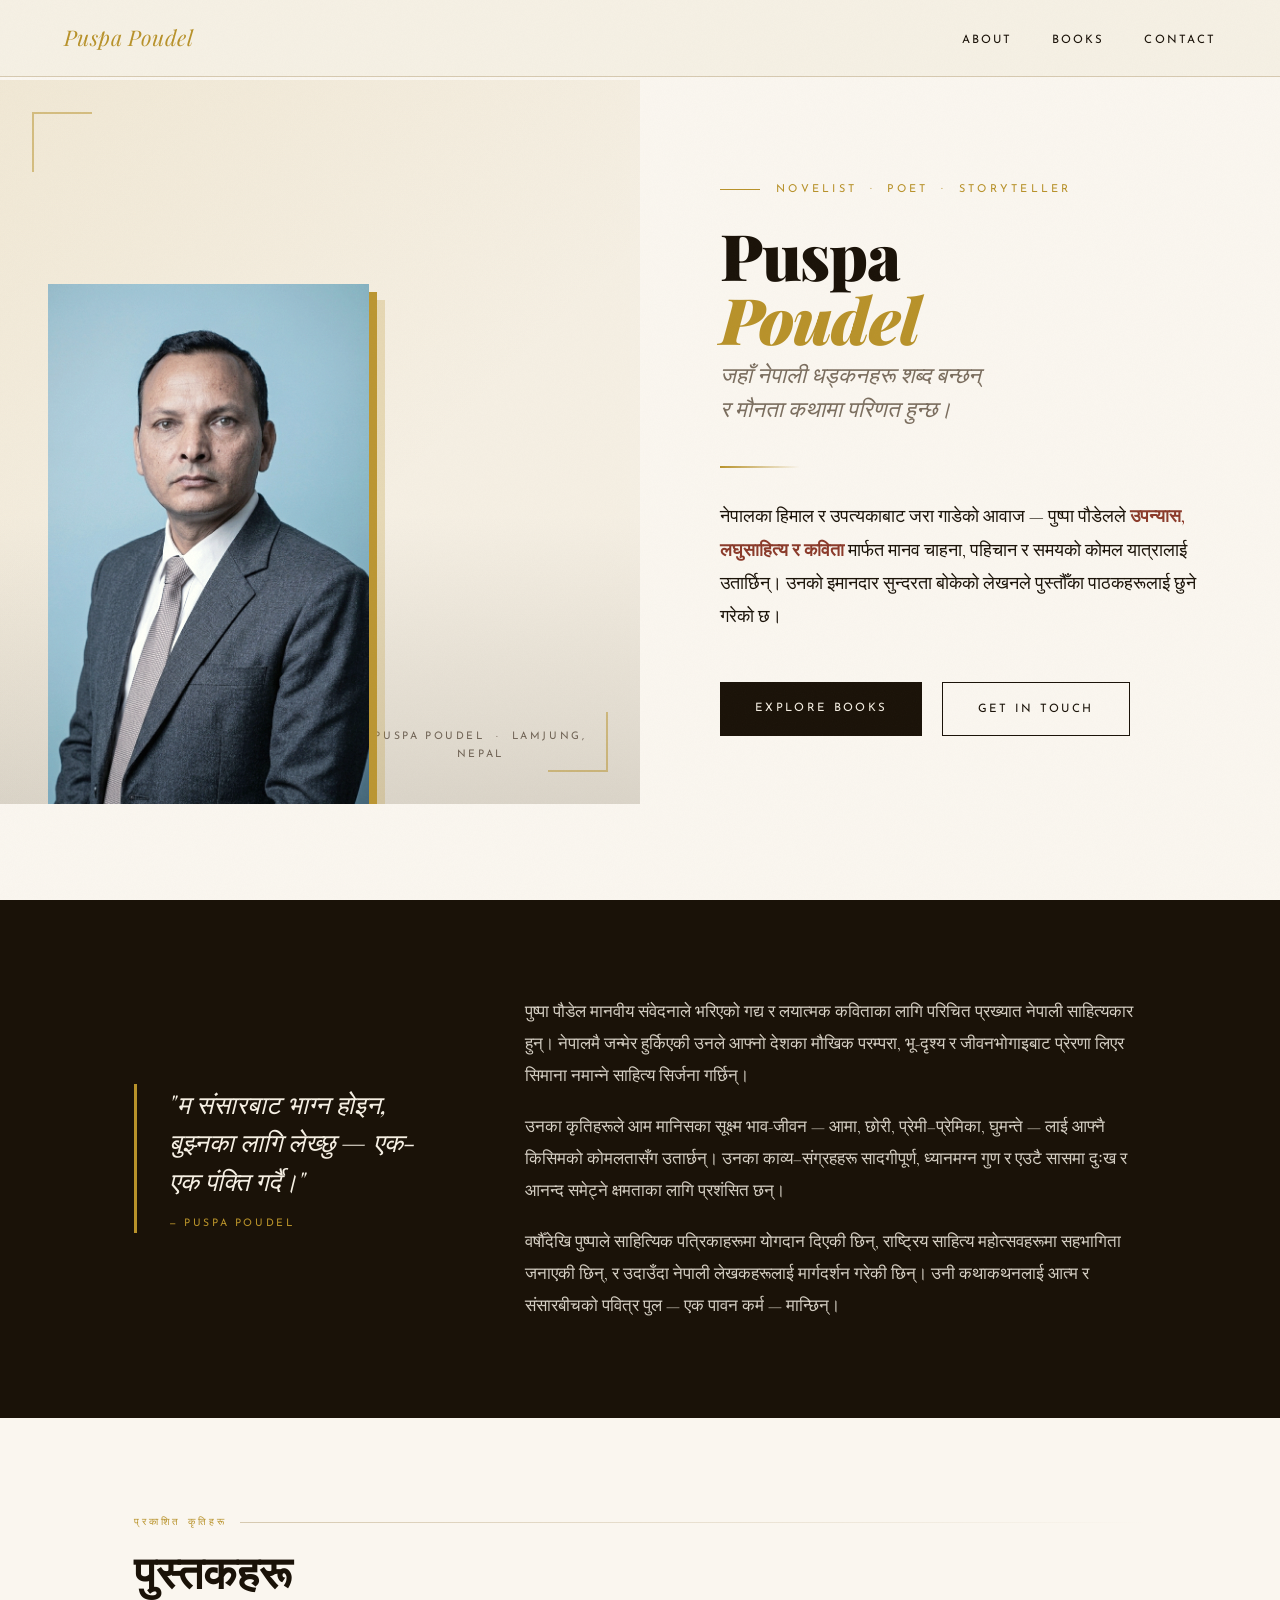
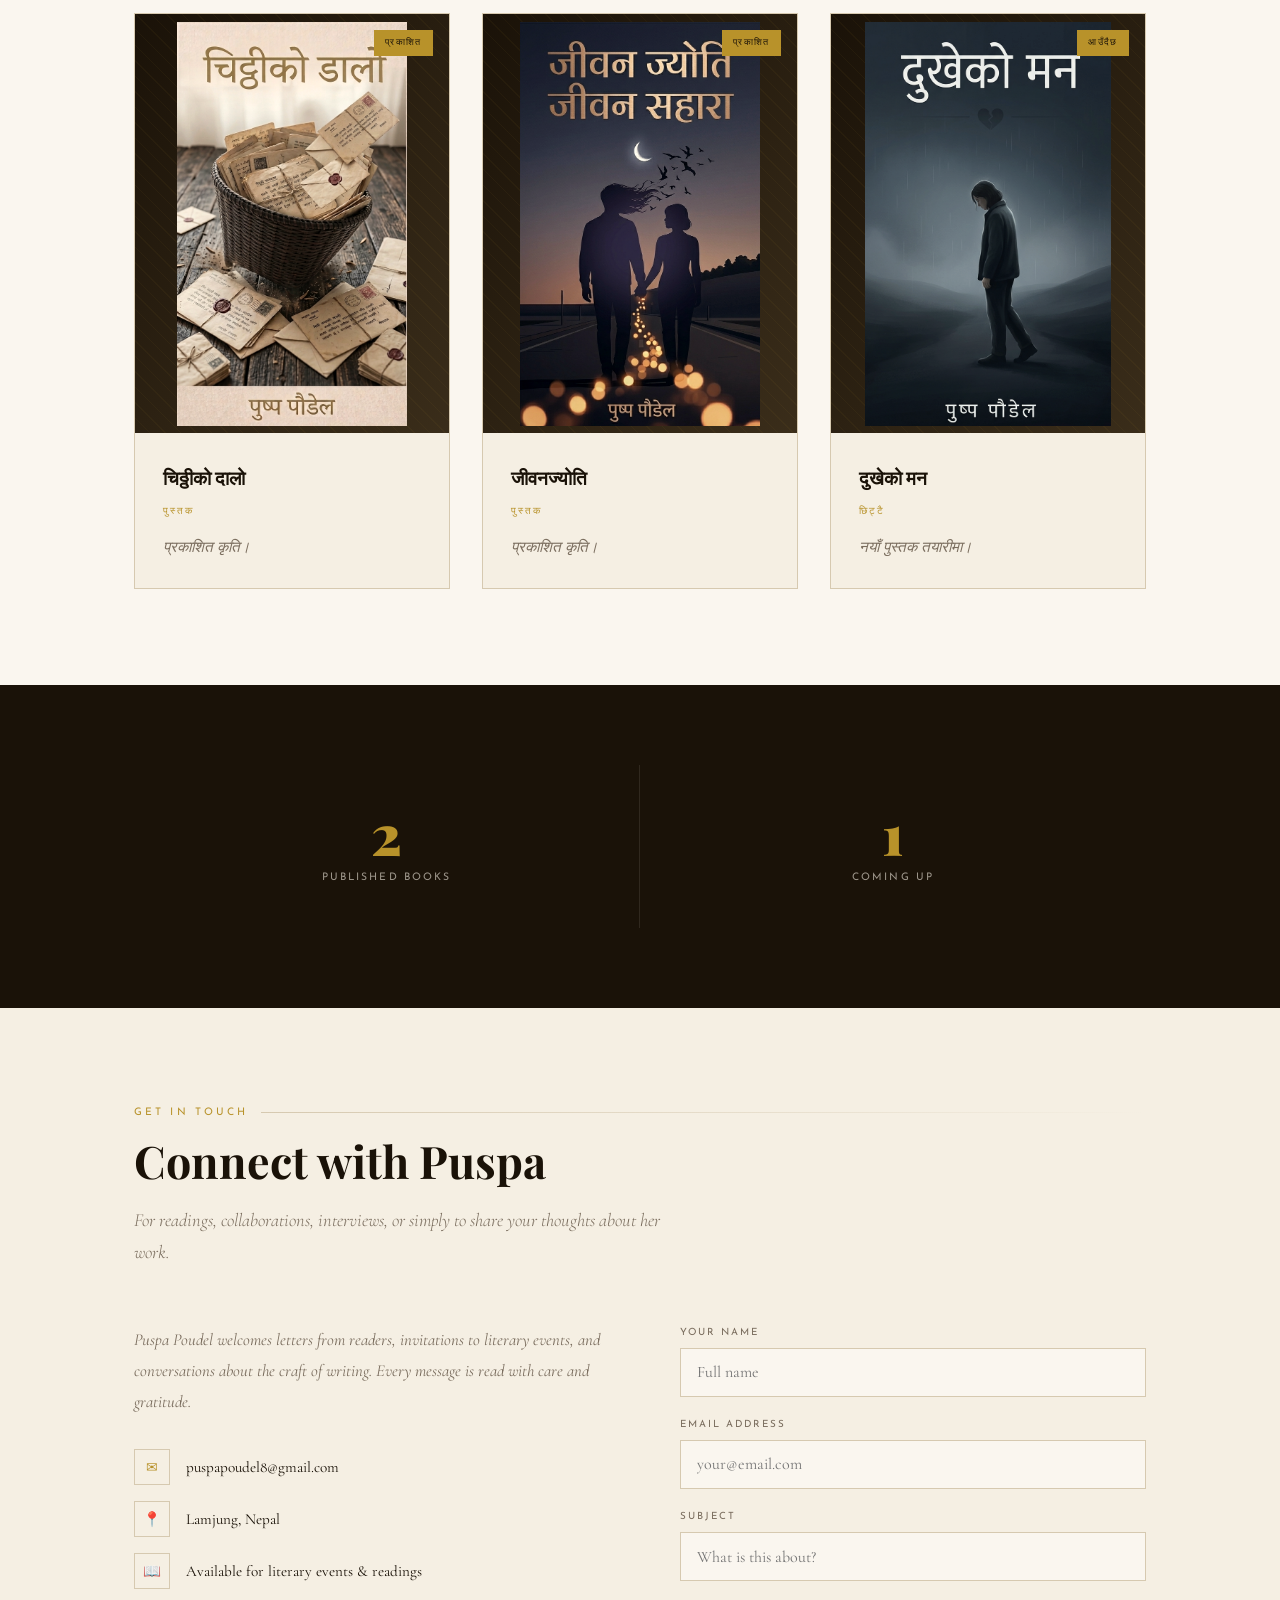
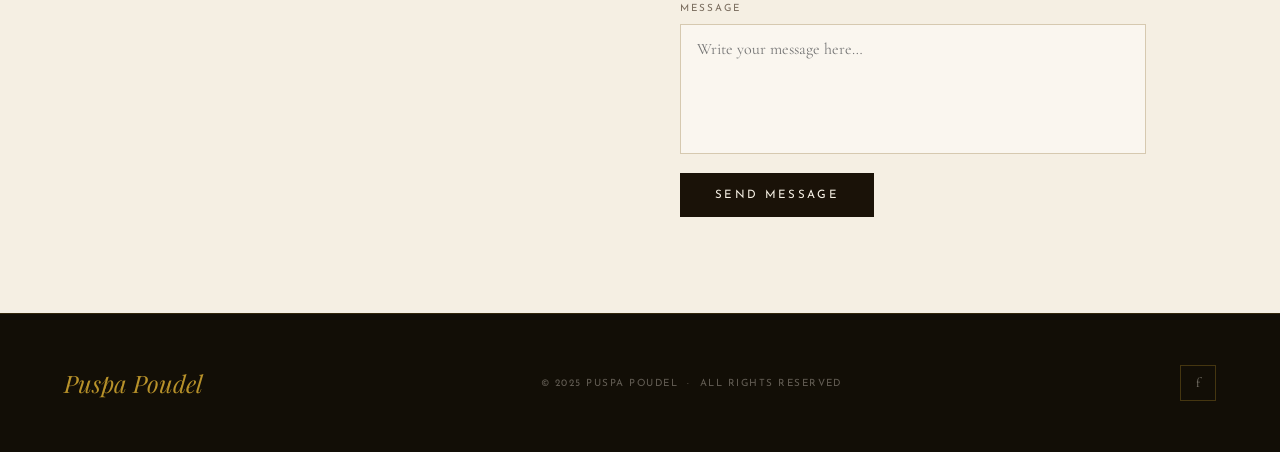
==== commit c325ec42: "Fix books layout and update stats" ====
--- a/index.html
+++ b/index.html
@@ -5,7 +5,25 @@
   <meta name="viewport" content="width=device-width, initial-scale=1.0"/>
   <title>Puspa Poudel — Writer & Poet</title>
   <link href="https://fonts.googleapis.com/css2?family=Playfair+Display:ital,wght@0,400;0,700;0,900;1,400;1,700&family=Cormorant+Garamond:ital,wght@0,300;0,400;0,600;1,300;1,400&family=Josefin+Sans:wght@100;300;400&display=swap" rel="stylesheet">
-  <link rel="stylesheet" href="style.css?v=20260502-1">
+  <link rel="stylesheet" href="style.css">
+  <script>
+    (() => {
+      const v = '20260502-1';
+      const isHttp = window.location.protocol === 'http:' || window.location.protocol === 'https:';
+
+      if (isHttp) {
+        const url = new URL(window.location.href);
+        if (!url.searchParams.get('v')) {
+          url.searchParams.set('v', v);
+          window.location.replace(url.toString());
+          return;
+        }
+
+        const cssLink = document.querySelector('link[rel="stylesheet"][href="style.css"]');
+        if (cssLink) cssLink.href = `style.css?v=${encodeURIComponent(v)}`;
+      }
+    })();
+  </script>
 </head>
 <body>
 
@@ -80,7 +98,6 @@
     <div class="section-inner">
       <div class="section-label">प्रकाशित कृतिहरू</div>
       <h2 class="section-title">पुस्तकहरू</h2>
-      <p class="section-subtitle">२ वटा प्रकाशित पुस्तक र १ वटा आउँदैछ।</p>
 
       <div class="books-grid">
 
@@ -135,14 +152,6 @@
         <div class="stat-item">
           <div class="stat-number">1</div>
           <div class="stat-label">Coming Up</div>
-        </div>
-        <div class="stat-item">
-          <div class="stat-number">12+</div>
-          <div class="stat-label">Years of Writing</div>
-        </div>
-        <div class="stat-item">
-          <div class="stat-number">∞</div>
-          <div class="stat-label">Stories to Tell</div>
         </div>
       </div>
     </div>
--- a/style.css
+++ b/style.css
@@ -402,6 +402,9 @@
   border: 1px solid var(--border);
   position: relative;
   overflow: hidden;
+  display: flex;
+  flex-direction: column;
+  height: 100%;
   transition: transform 0.3s ease, box-shadow 0.3s ease;
 }
 
@@ -430,15 +433,15 @@
   display: flex; align-items: center; justify-content: center;
   position: relative;
   overflow: hidden;
+  padding: 0.45rem;
 }
 
 .book-cover-img {
-  position: absolute;
-  inset: 0.45rem;
-  width: calc(100% - 0.9rem);
-  height: calc(100% - 0.9rem);
+  width: 100%;
+  height: 100%;
   object-fit: contain;
   filter: sepia(0.14) contrast(1.04);
+  position: relative;
   z-index: 1;
 }
 
@@ -575,7 +578,7 @@
 
 .stats-grid {
   display: grid;
-  grid-template-columns: repeat(4, 1fr);
+  grid-template-columns: repeat(auto-fit, minmax(180px, 1fr));
   gap: 0;
   text-align: center;
 }
@@ -794,11 +797,7 @@
   .hero-tagline { font-size: 1.15rem; }
 
   .book-cover { min-height: 360px; }
-  .book-cover-img {
-    inset: 0.4rem;
-    width: calc(100% - 0.8rem);
-    height: calc(100% - 0.8rem);
-  }
+  .book-cover { padding: 0.4rem; }
 
   footer { padding: 2.5rem 1.5rem; }
 }
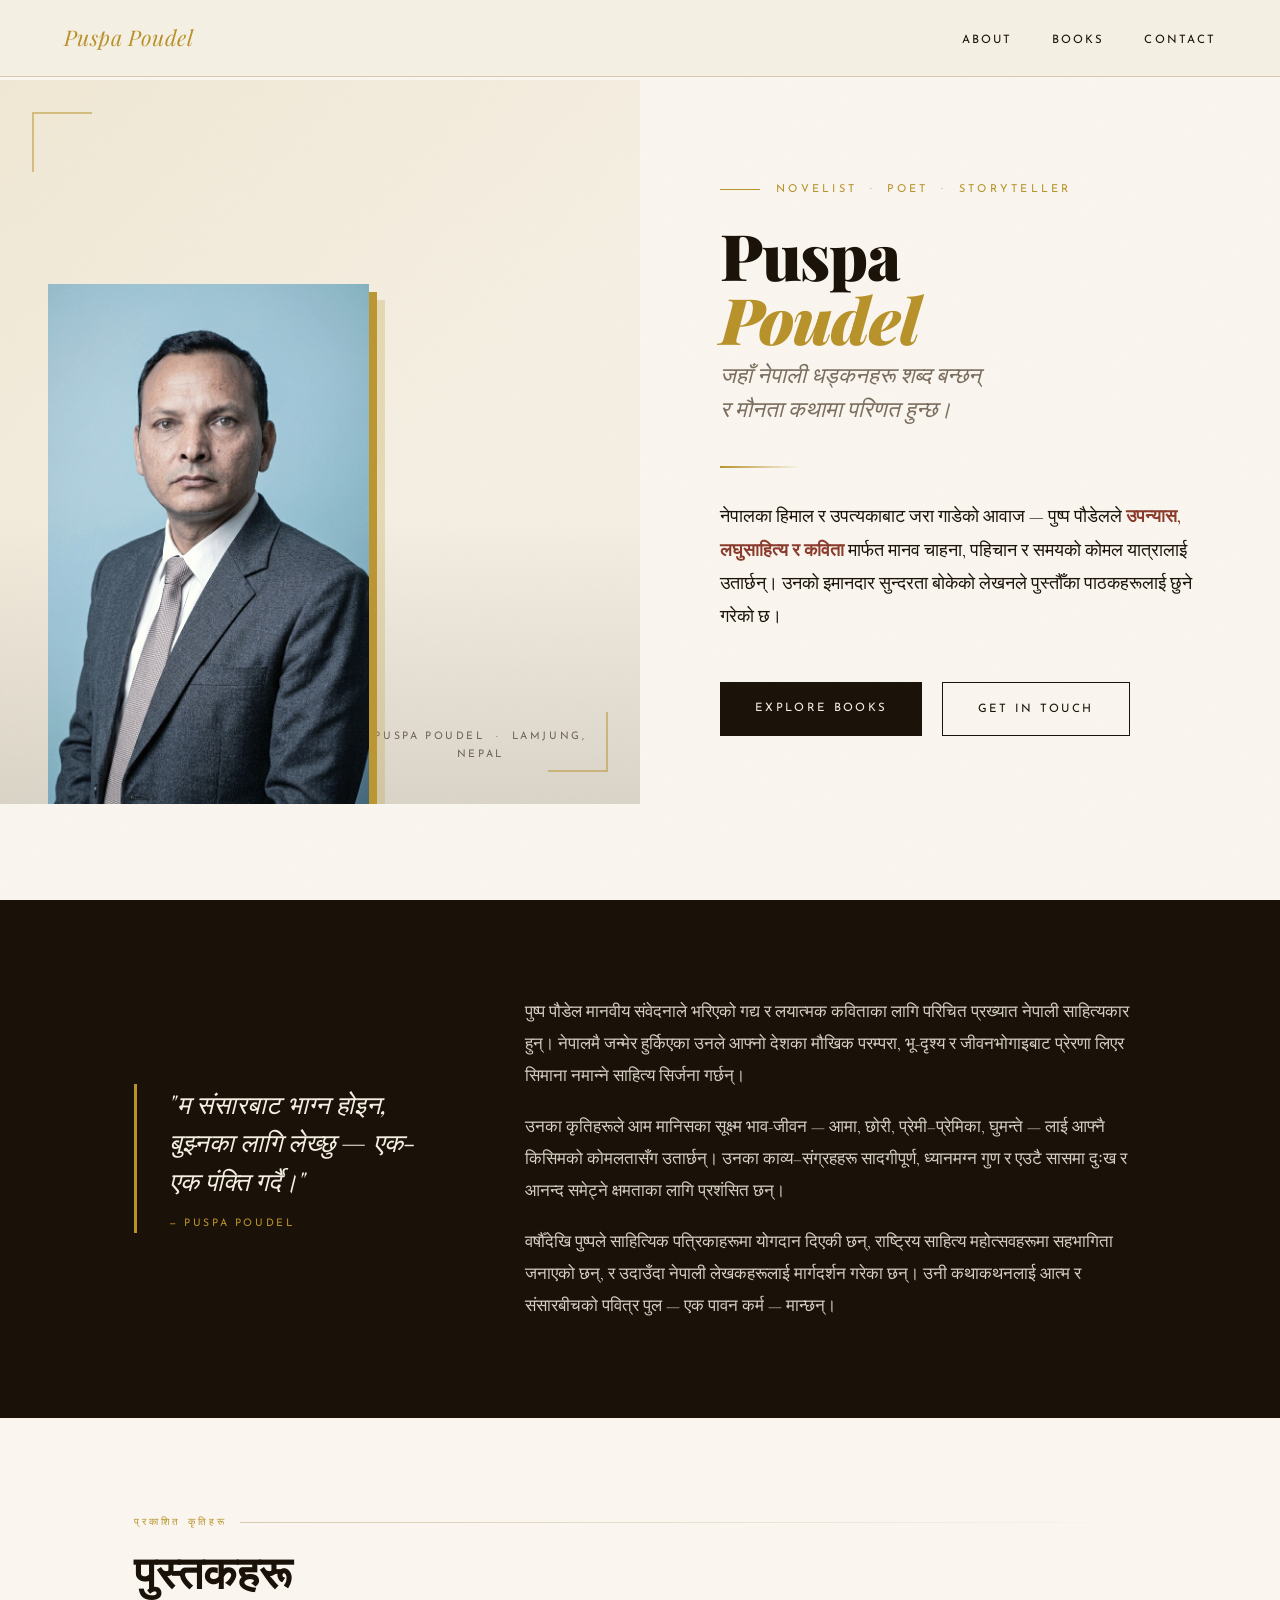
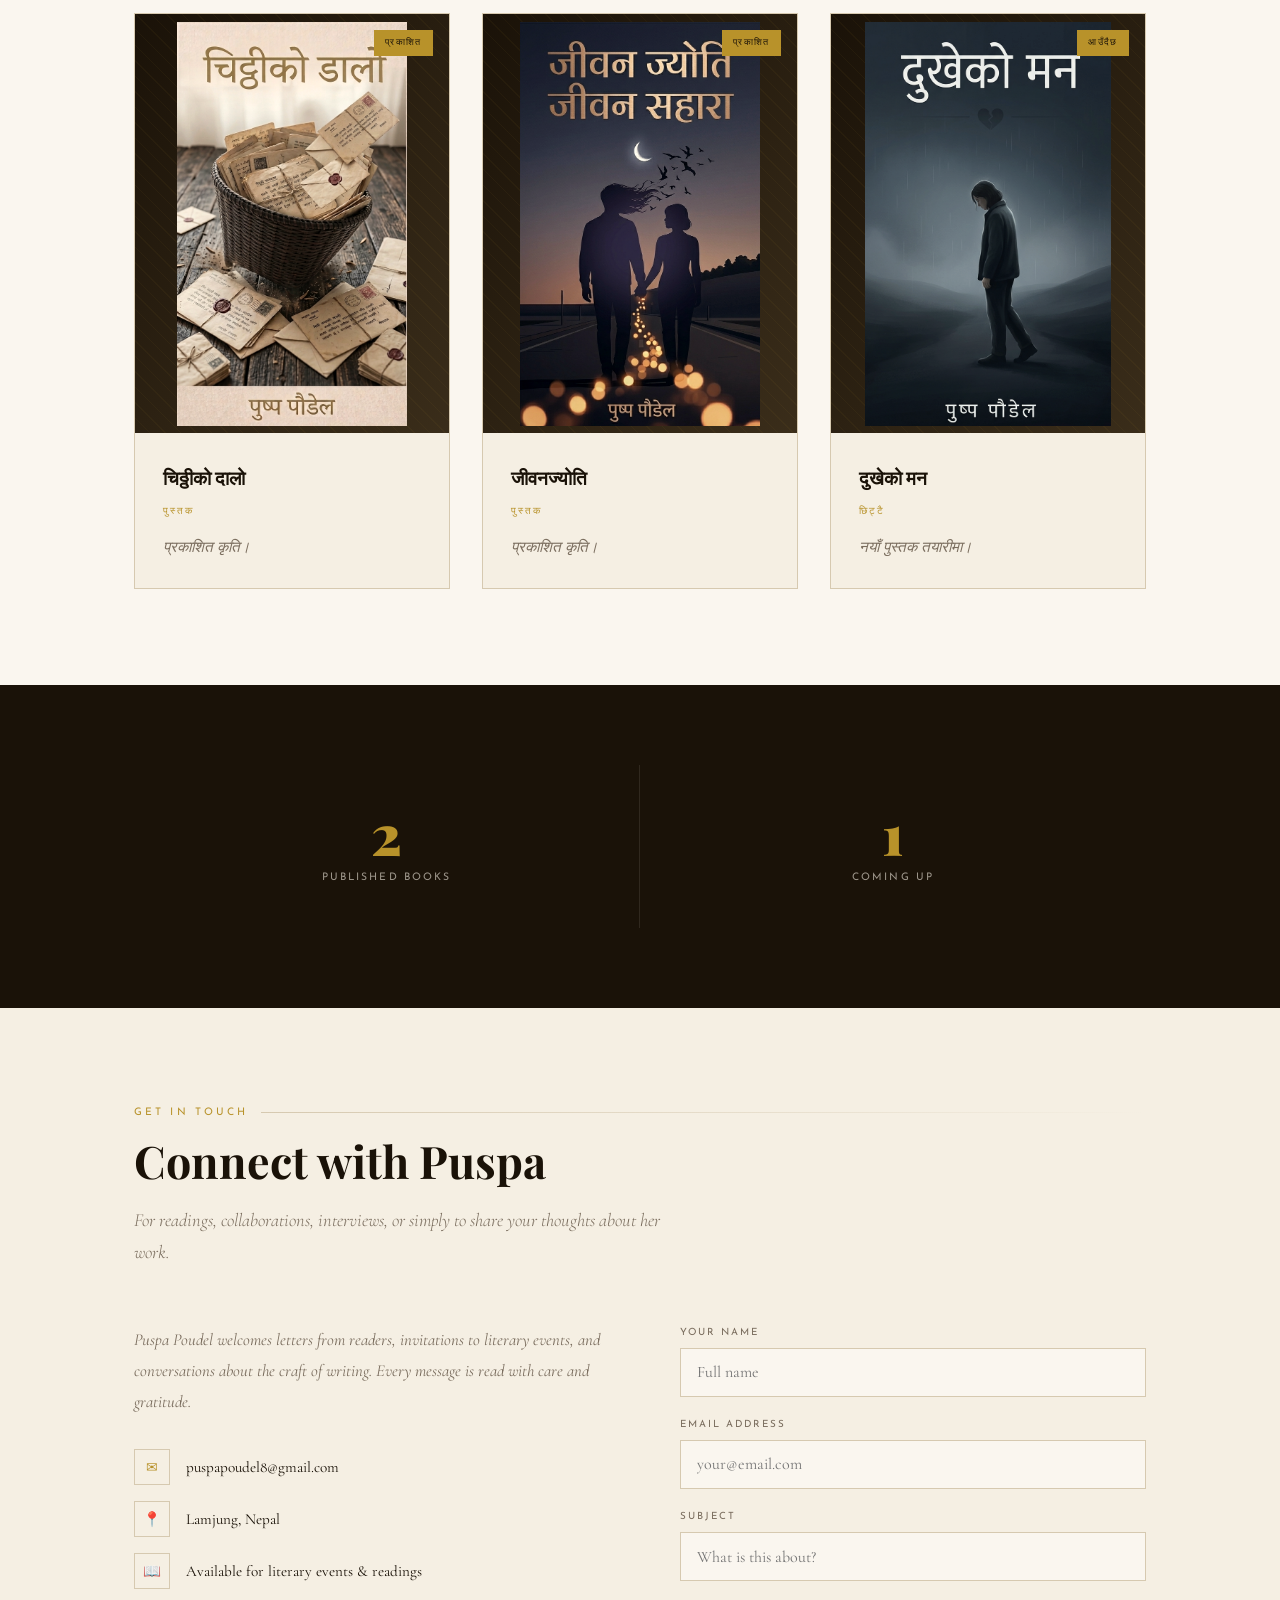
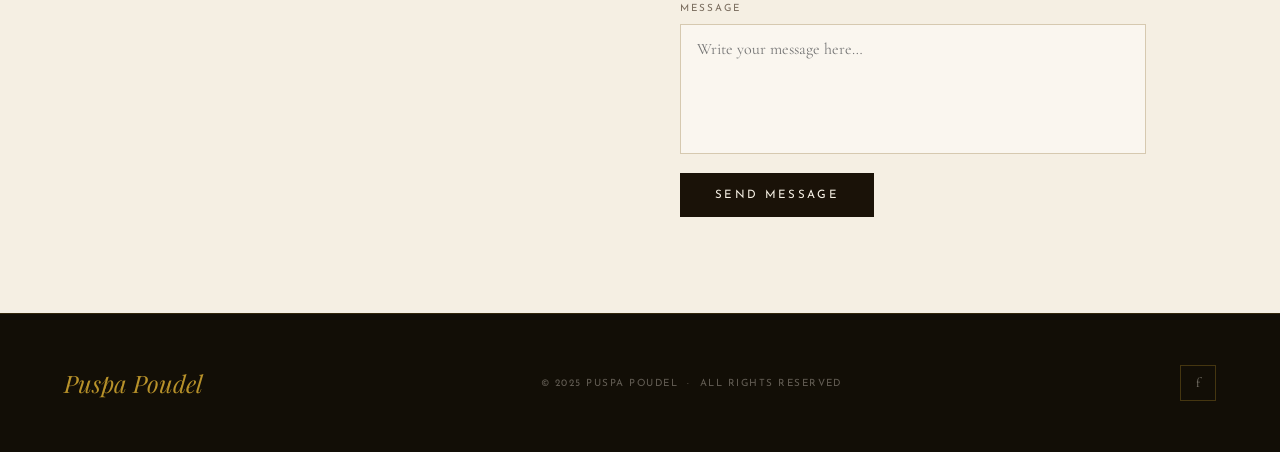
==== commit 0b94b4b4: "Update index.html" ====
--- a/index.html
+++ b/index.html
@@ -61,7 +61,7 @@
       <p class="hero-tagline">जहाँ नेपाली धड्कनहरू शब्द बन्छन्<br>र मौनता कथामा परिणत हुन्छ।</p>
       <div class="hero-divider"></div>
       <p class="hero-bio">
-        नेपालका हिमाल र उपत्यकाबाट जरा गाडेको आवाज — पुष्पा पौडेलले <strong>उपन्यास, लघुसाहित्य र कविता</strong> मार्फत मानव चाहना, पहिचान र समयको कोमल यात्रालाई उतार्छिन्। उनको इमानदार सुन्दरता बोकेको लेखनले पुस्तौँका पाठकहरूलाई छुने गरेको छ।
+        नेपालका हिमाल र उपत्यकाबाट जरा गाडेको आवाज — पुष्प पौडेलले <strong>उपन्यास, लघुसाहित्य र कविता</strong> मार्फत मानव चाहना, पहिचान र समयको कोमल यात्रालाई उतार्छन्। उनको इमानदार सुन्दरता बोकेको लेखनले पुस्तौँका पाठकहरूलाई छुने गरेको छ।
       </p>
       <div class="hero-cta-group">
         <a href="#books" class="btn-primary">Explore Books</a>
@@ -81,13 +81,13 @@
       </div>
       <div class="about-text-col">
         <p>
-          पुष्पा पौडेल मानवीय संवेदनाले भरिएको गद्य र लयात्मक कविताका लागि परिचित प्रख्यात नेपाली साहित्यकार हुन्। नेपालमै जन्मेर हुर्किएकी उनले आफ्नो देशका मौखिक परम्परा, भू-दृश्य र जीवनभोगाइबाट प्रेरणा लिएर सिमाना नमान्ने साहित्य सिर्जना गर्छिन्।
+          पुष्प पौडेल मानवीय संवेदनाले भरिएको गद्य र लयात्मक कविताका लागि परिचित प्रख्यात नेपाली साहित्यकार हुन्। नेपालमै जन्मेर हुर्किएका उनले आफ्नो देशका मौखिक परम्परा, भू-दृश्य र जीवनभोगाइबाट प्रेरणा लिएर सिमाना नमान्ने साहित्य सिर्जना गर्छन्।
         </p>
         <p>
           उनका कृतिहरूले आम मानिसका सूक्ष्म भाव-जीवन — आमा, छोरी, प्रेमी–प्रेमिका, घुमन्ते — लाई आफ्नै किसिमको कोमलतासँग उतार्छन्। उनका काव्य–संग्रहहरू सादगीपूर्ण, ध्यानमग्न गुण र एउटै सासमा दुःख र आनन्द समेट्ने क्षमताका लागि प्रशंसित छन्।
         </p>
         <p>
-          वर्षौँदेखि पुष्पाले साहित्यिक पत्रिकाहरूमा योगदान दिएकी छिन्, राष्ट्रिय साहित्य महोत्सवहरूमा सहभागिता जनाएकी छिन्, र उदाउँदा नेपाली लेखकहरूलाई मार्गदर्शन गरेकी छिन्। उनी कथाकथनलाई आत्म र संसारबीचको पवित्र पुल — एक पावन कर्म — मान्छिन्।
+          वर्षौँदेखि पुष्पले साहित्यिक पत्रिकाहरूमा योगदान दिएकी छन्, राष्ट्रिय साहित्य महोत्सवहरूमा सहभागिता जनाएको छन्, र उदाउँदा नेपाली लेखकहरूलाई मार्गदर्शन गरेका छन्। उनी कथाकथनलाई आत्म र संसारबीचको पवित्र पुल — एक पावन कर्म — मान्छन्।
         </p>
       </div>
     </div>
--- a/style.css
+++ b/style.css
@@ -90,18 +90,22 @@
 .hero {
   min-height: 100vh;
   display: grid;
-  grid-template-columns: 1fr 1fr;
+  grid-template-columns: minmax(0, 1fr) minmax(0, 1fr);
   padding-top: 5rem;
+  position: relative;
+  isolation: isolate;
 }
 
 .hero-photo-col {
   position: relative;
+  min-width: 0;
   background: var(--parchment);
   display: flex;
   align-items: flex-end;
   justify-content: center;
   padding: 4rem 3rem 0;
   overflow: hidden;
+  z-index: 1;
 }
 
 .hero-photo-col::before {
@@ -193,6 +197,8 @@
   justify-content: center;
   padding: 6rem 4rem 4rem 5rem;
   position: relative;
+  min-width: 0;
+  z-index: 2;
 }
 
 .hero-eyebrow {
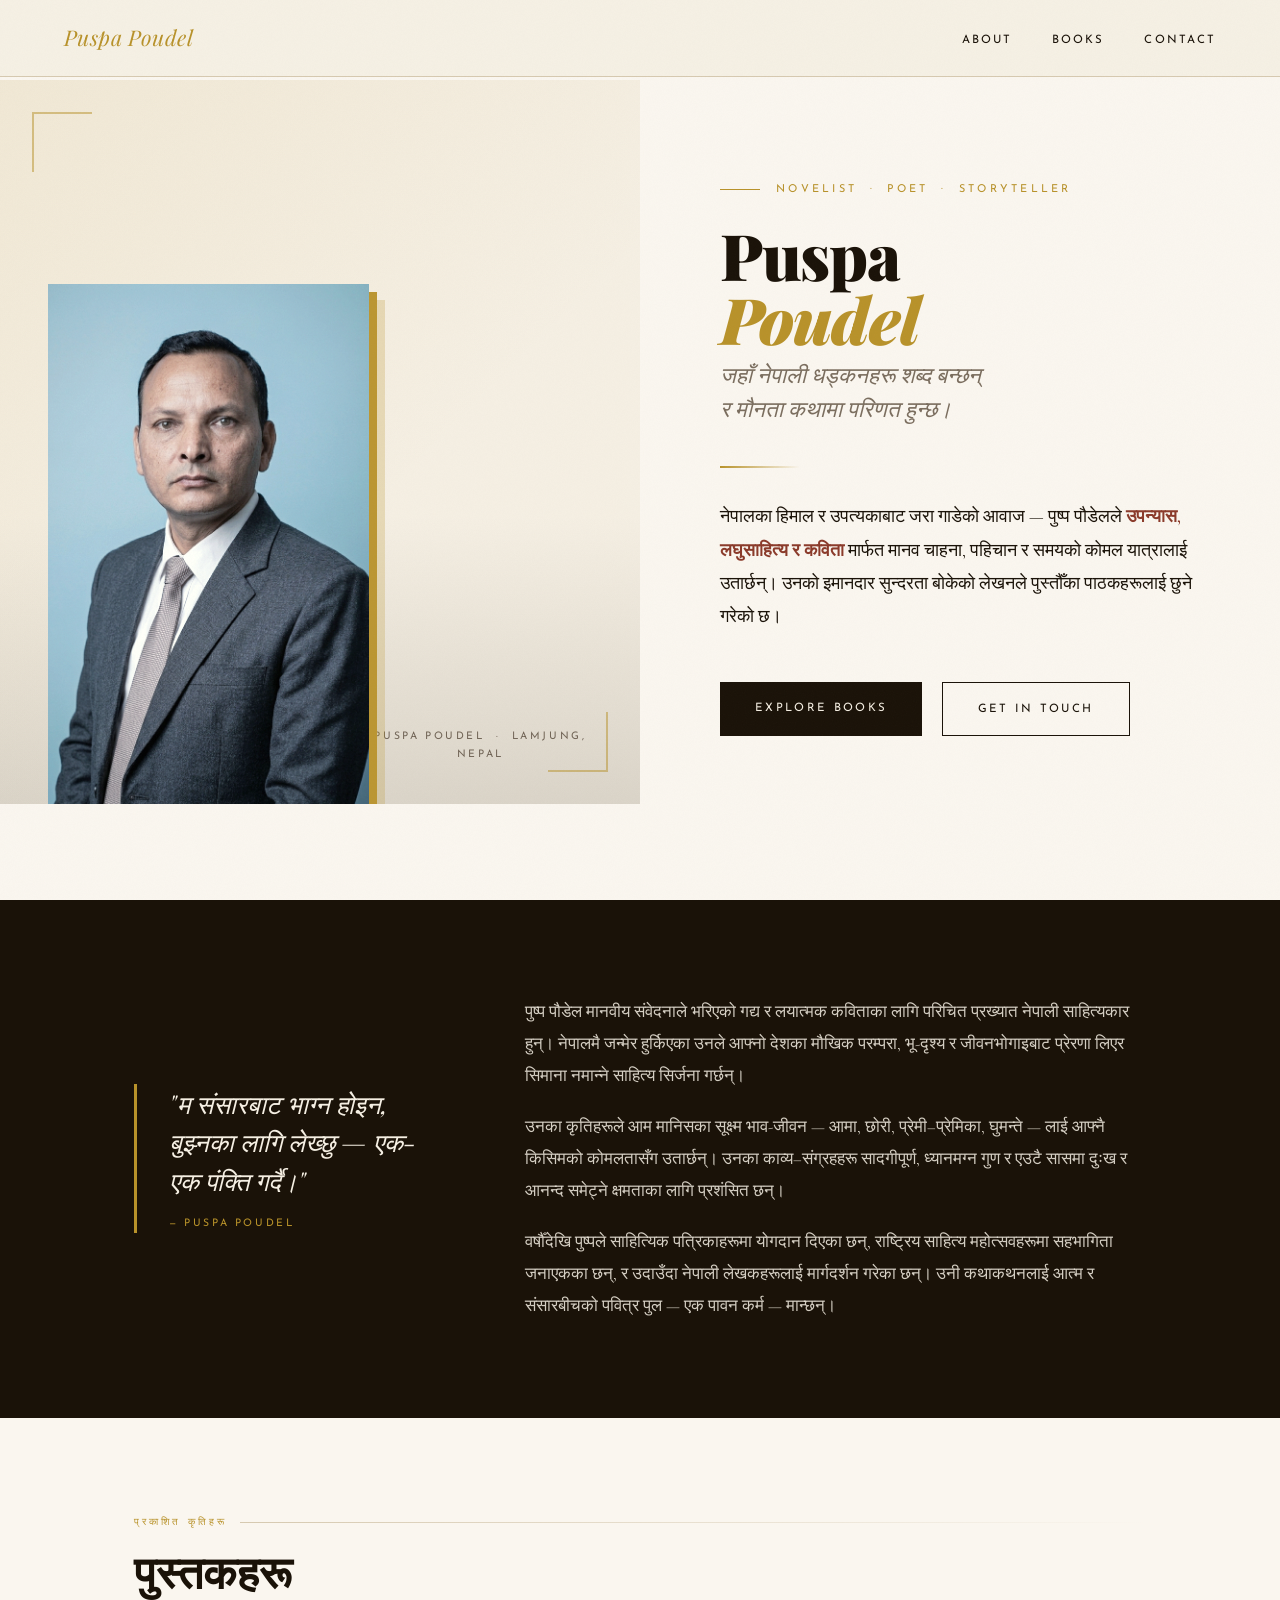
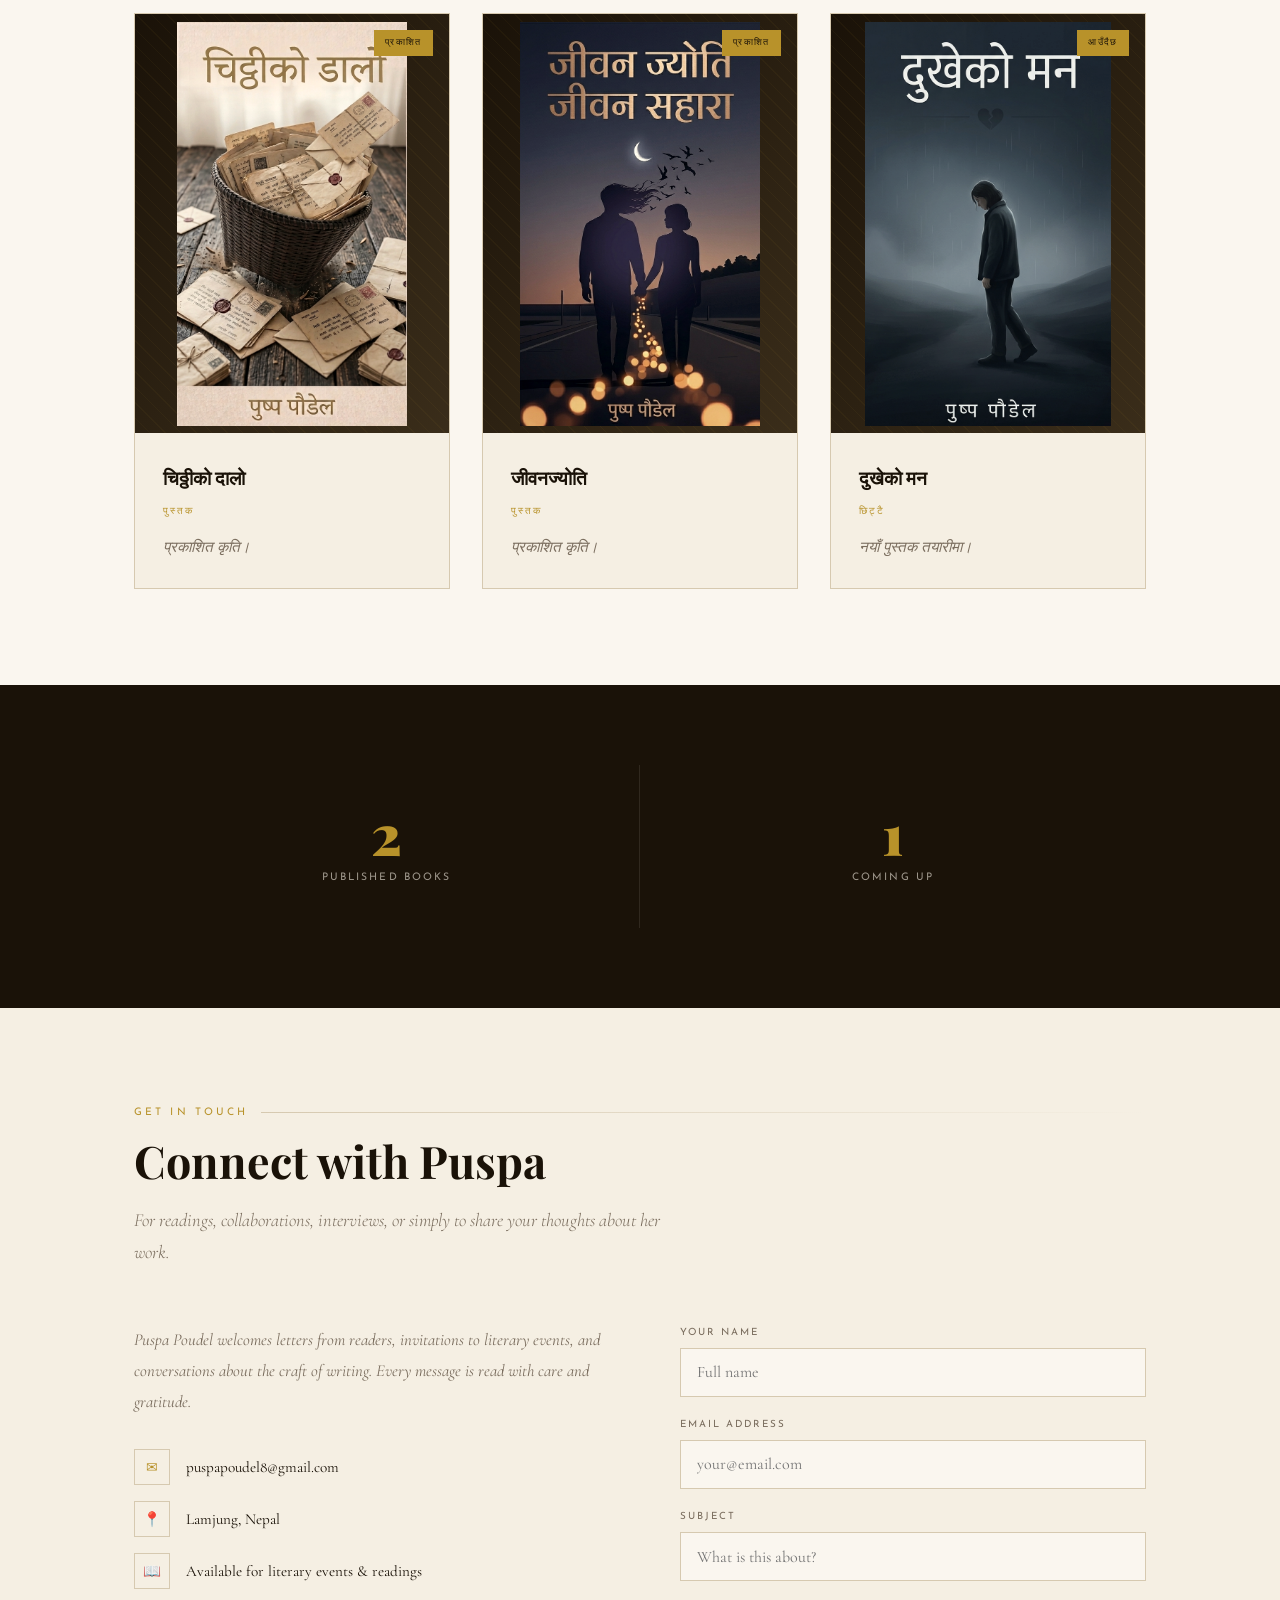
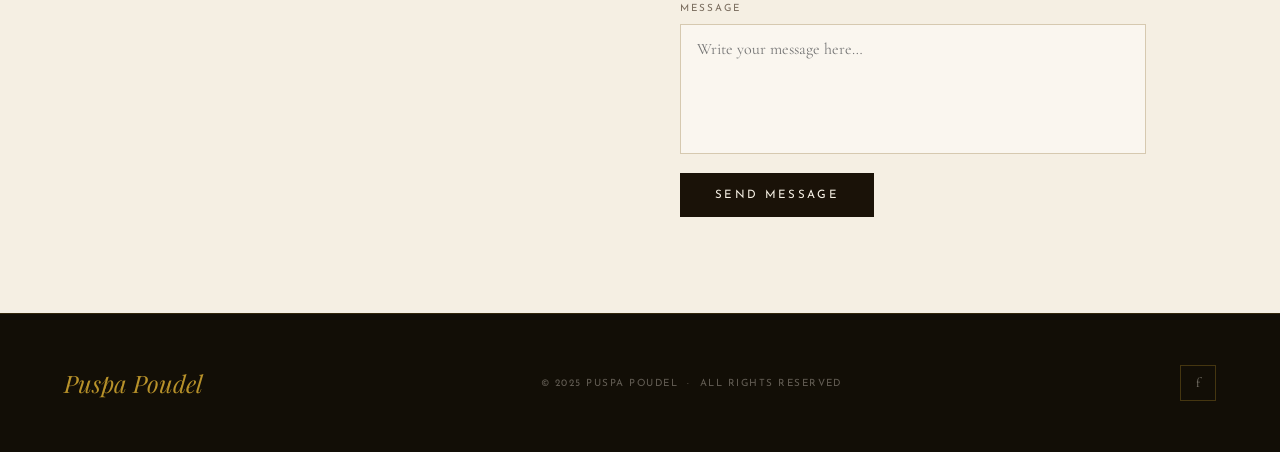
==== commit aff9acec: "Update index.html" ====
--- a/index.html
+++ b/index.html
@@ -87,7 +87,7 @@
           उनका कृतिहरूले आम मानिसका सूक्ष्म भाव-जीवन — आमा, छोरी, प्रेमी–प्रेमिका, घुमन्ते — लाई आफ्नै किसिमको कोमलतासँग उतार्छन्। उनका काव्य–संग्रहहरू सादगीपूर्ण, ध्यानमग्न गुण र एउटै सासमा दुःख र आनन्द समेट्ने क्षमताका लागि प्रशंसित छन्।
         </p>
         <p>
-          वर्षौँदेखि पुष्पले साहित्यिक पत्रिकाहरूमा योगदान दिएकी छन्, राष्ट्रिय साहित्य महोत्सवहरूमा सहभागिता जनाएको छन्, र उदाउँदा नेपाली लेखकहरूलाई मार्गदर्शन गरेका छन्। उनी कथाकथनलाई आत्म र संसारबीचको पवित्र पुल — एक पावन कर्म — मान्छन्।
+          वर्षौँदेखि पुष्पले साहित्यिक पत्रिकाहरूमा योगदान दिएका छन्, राष्ट्रिय साहित्य महोत्सवहरूमा सहभागिता जनाएकका छन्, र उदाउँदा नेपाली लेखकहरूलाई मार्गदर्शन गरेका छन्। उनी कथाकथनलाई आत्म र संसारबीचको पवित्र पुल — एक पावन कर्म — मान्छन्।
         </p>
       </div>
     </div>
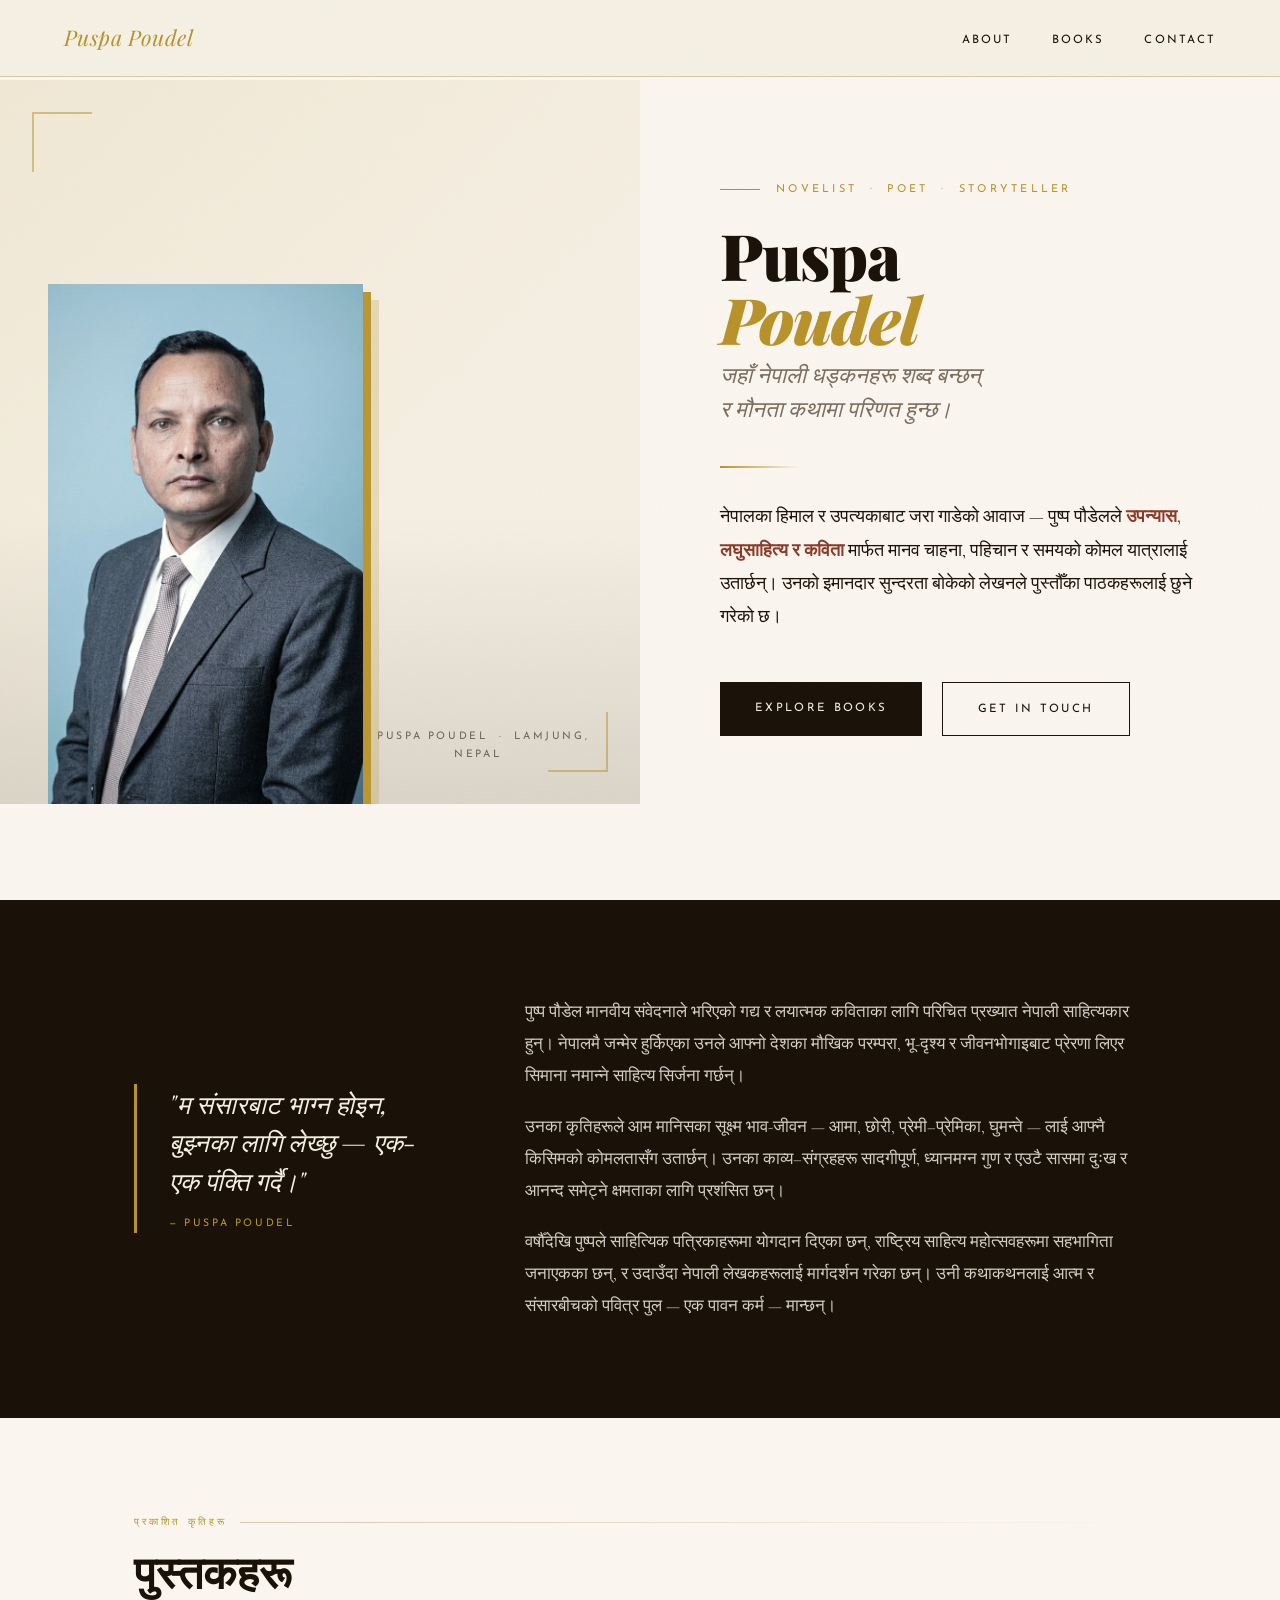
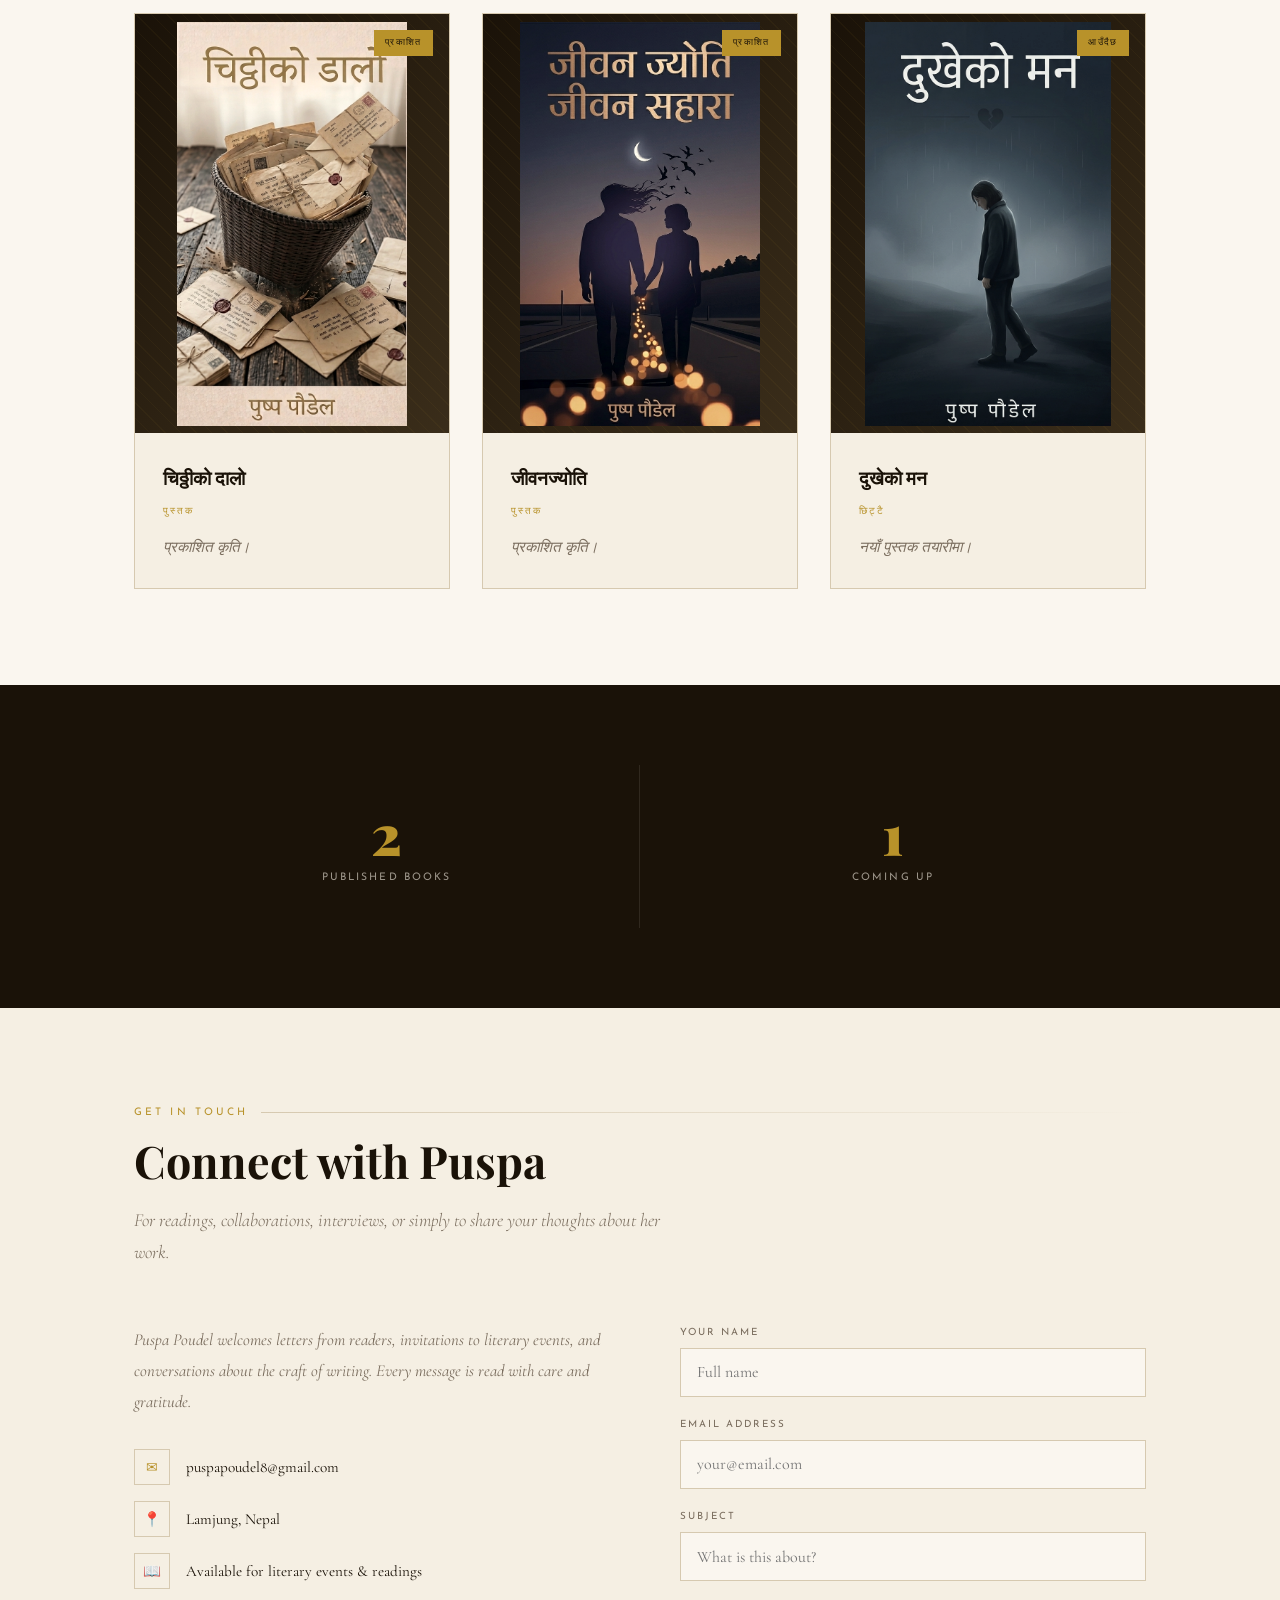
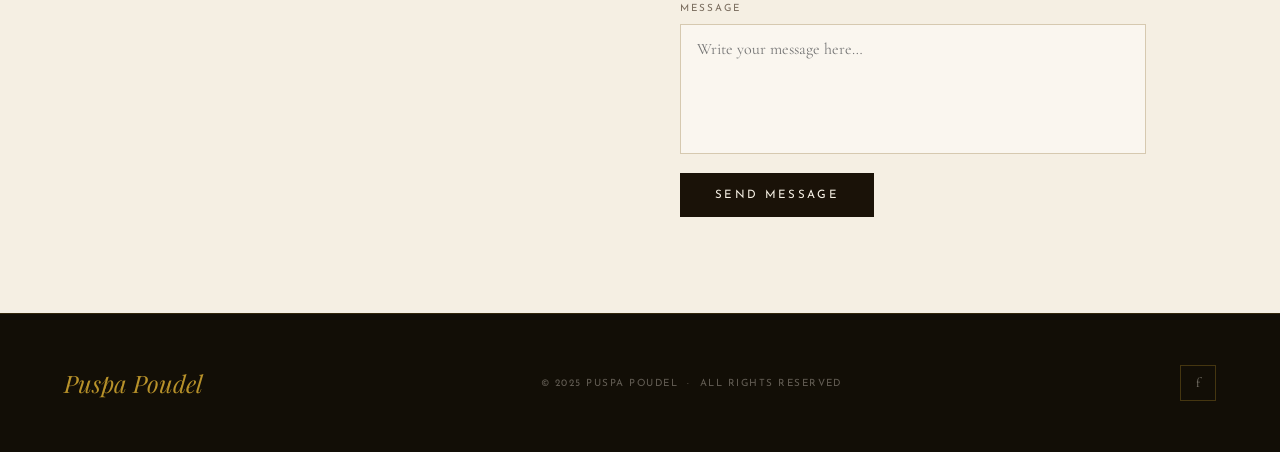
==== commit 2e51b1a3: "Update index.html" ====
--- a/index.html
+++ b/index.html
@@ -48,7 +48,7 @@
           alt="Puspa Poudel — Author & Poet"
         />
       </div>
-      <div class="hero-photo-caption">Puspa Poudel &nbsp;·&nbsp; Lamjung, Nepal</div>
+      <div class="hero-photo-caption">&nbsp;&nbsp;Puspa Poudel &nbsp;·&nbsp; Lamjung, Nepal</div>
     </div>
 
     <!-- Text Column -->
